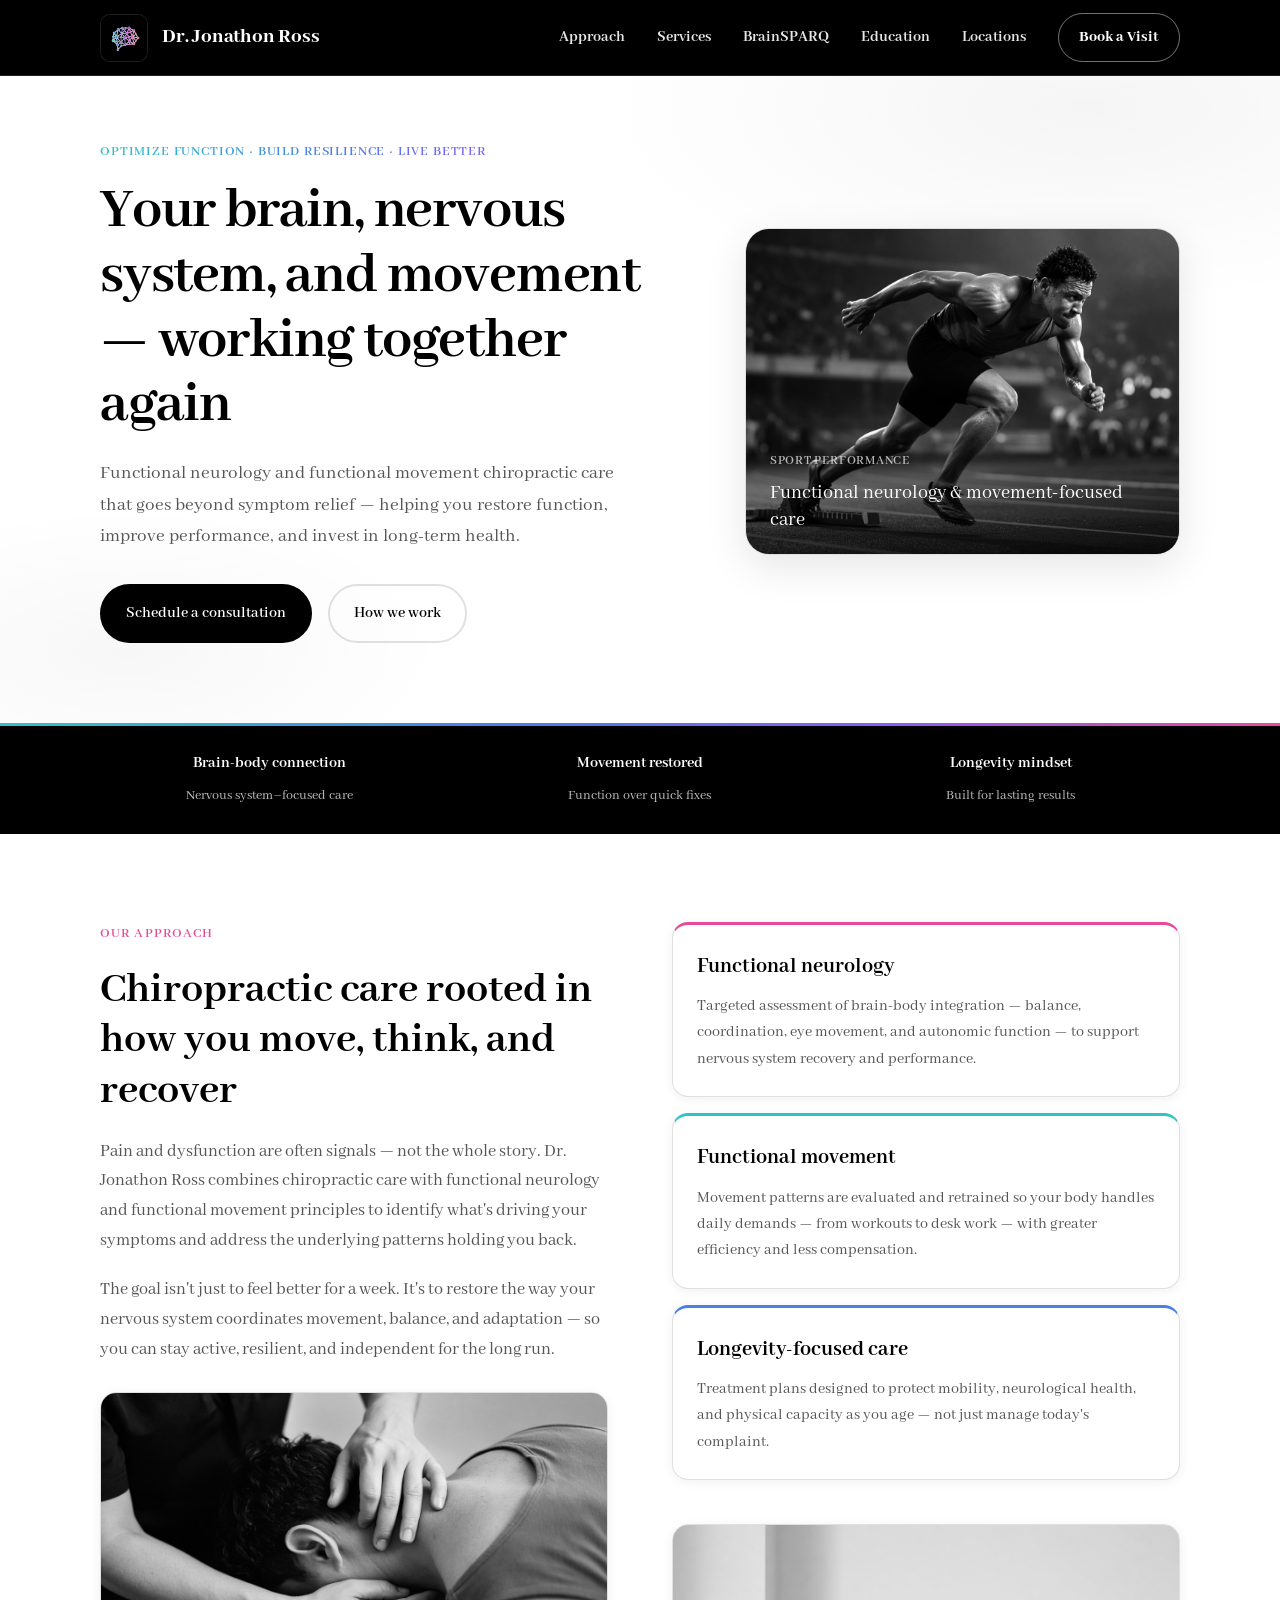
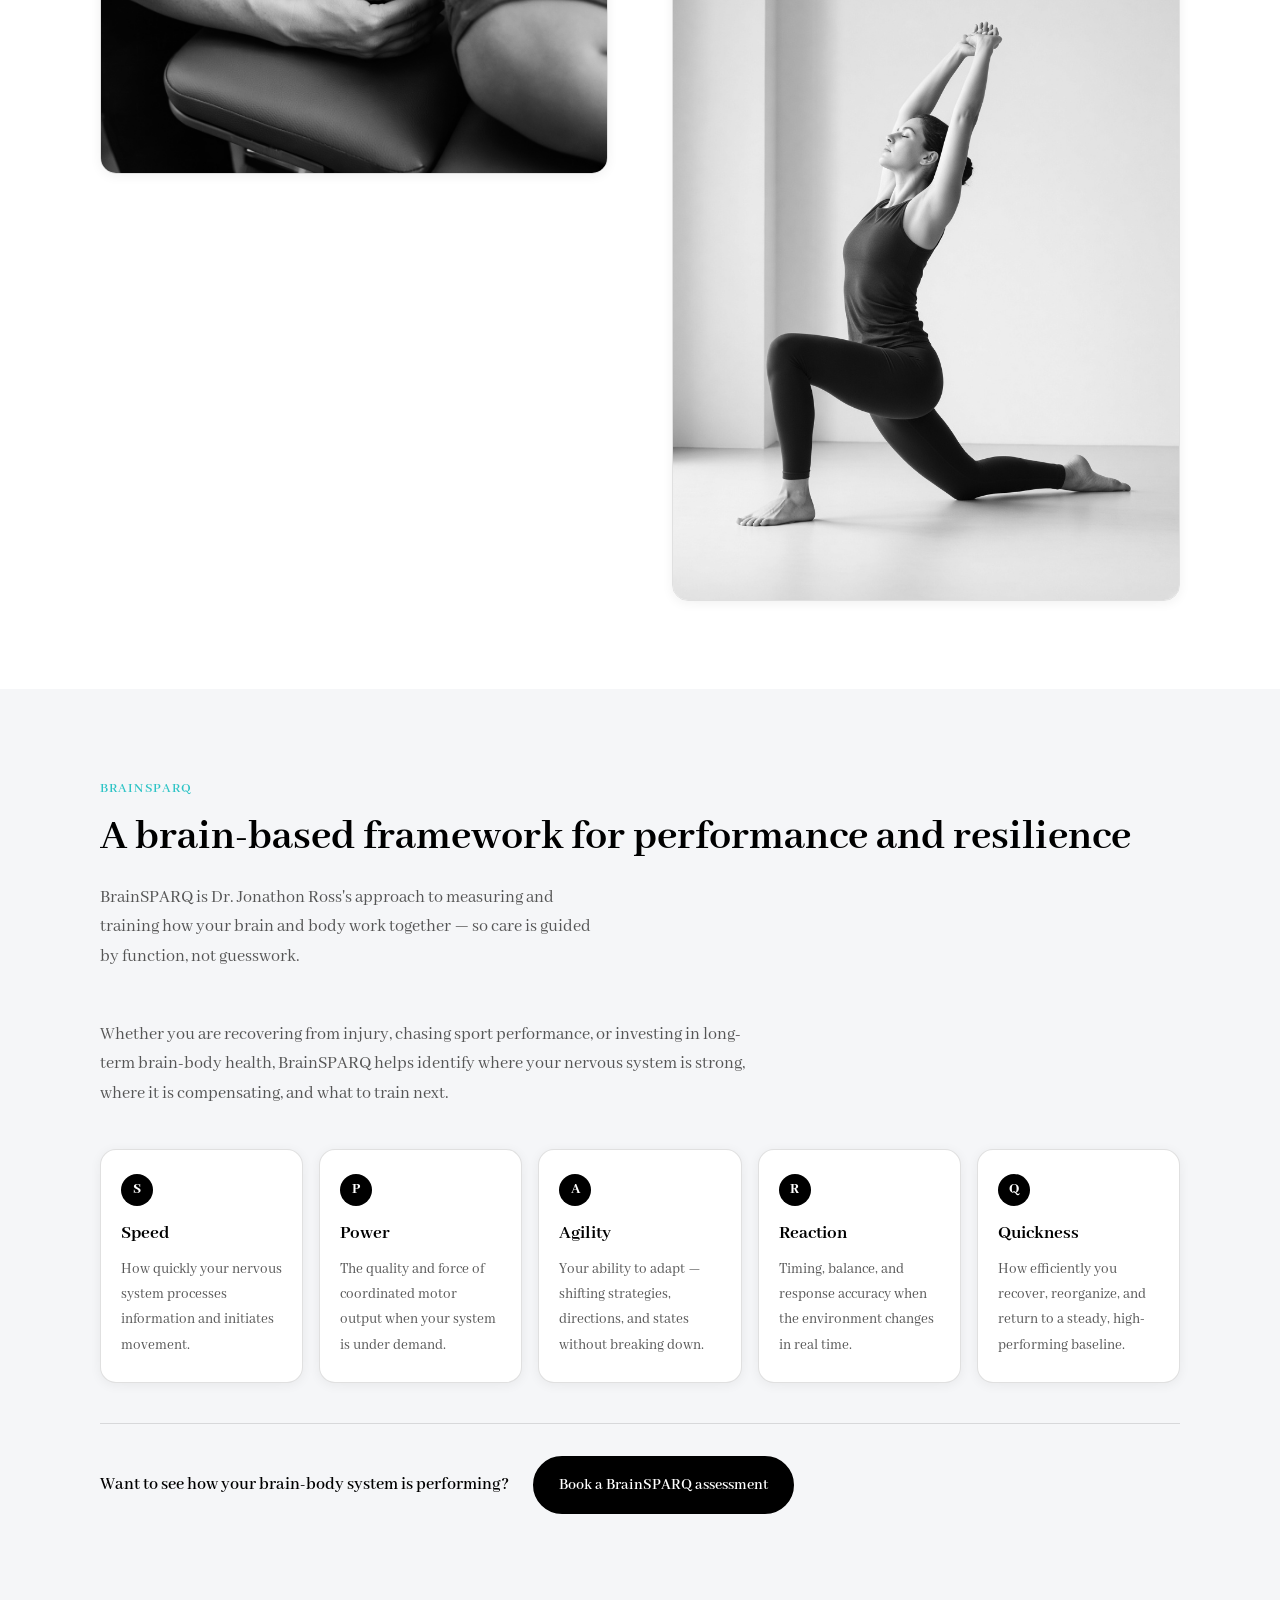
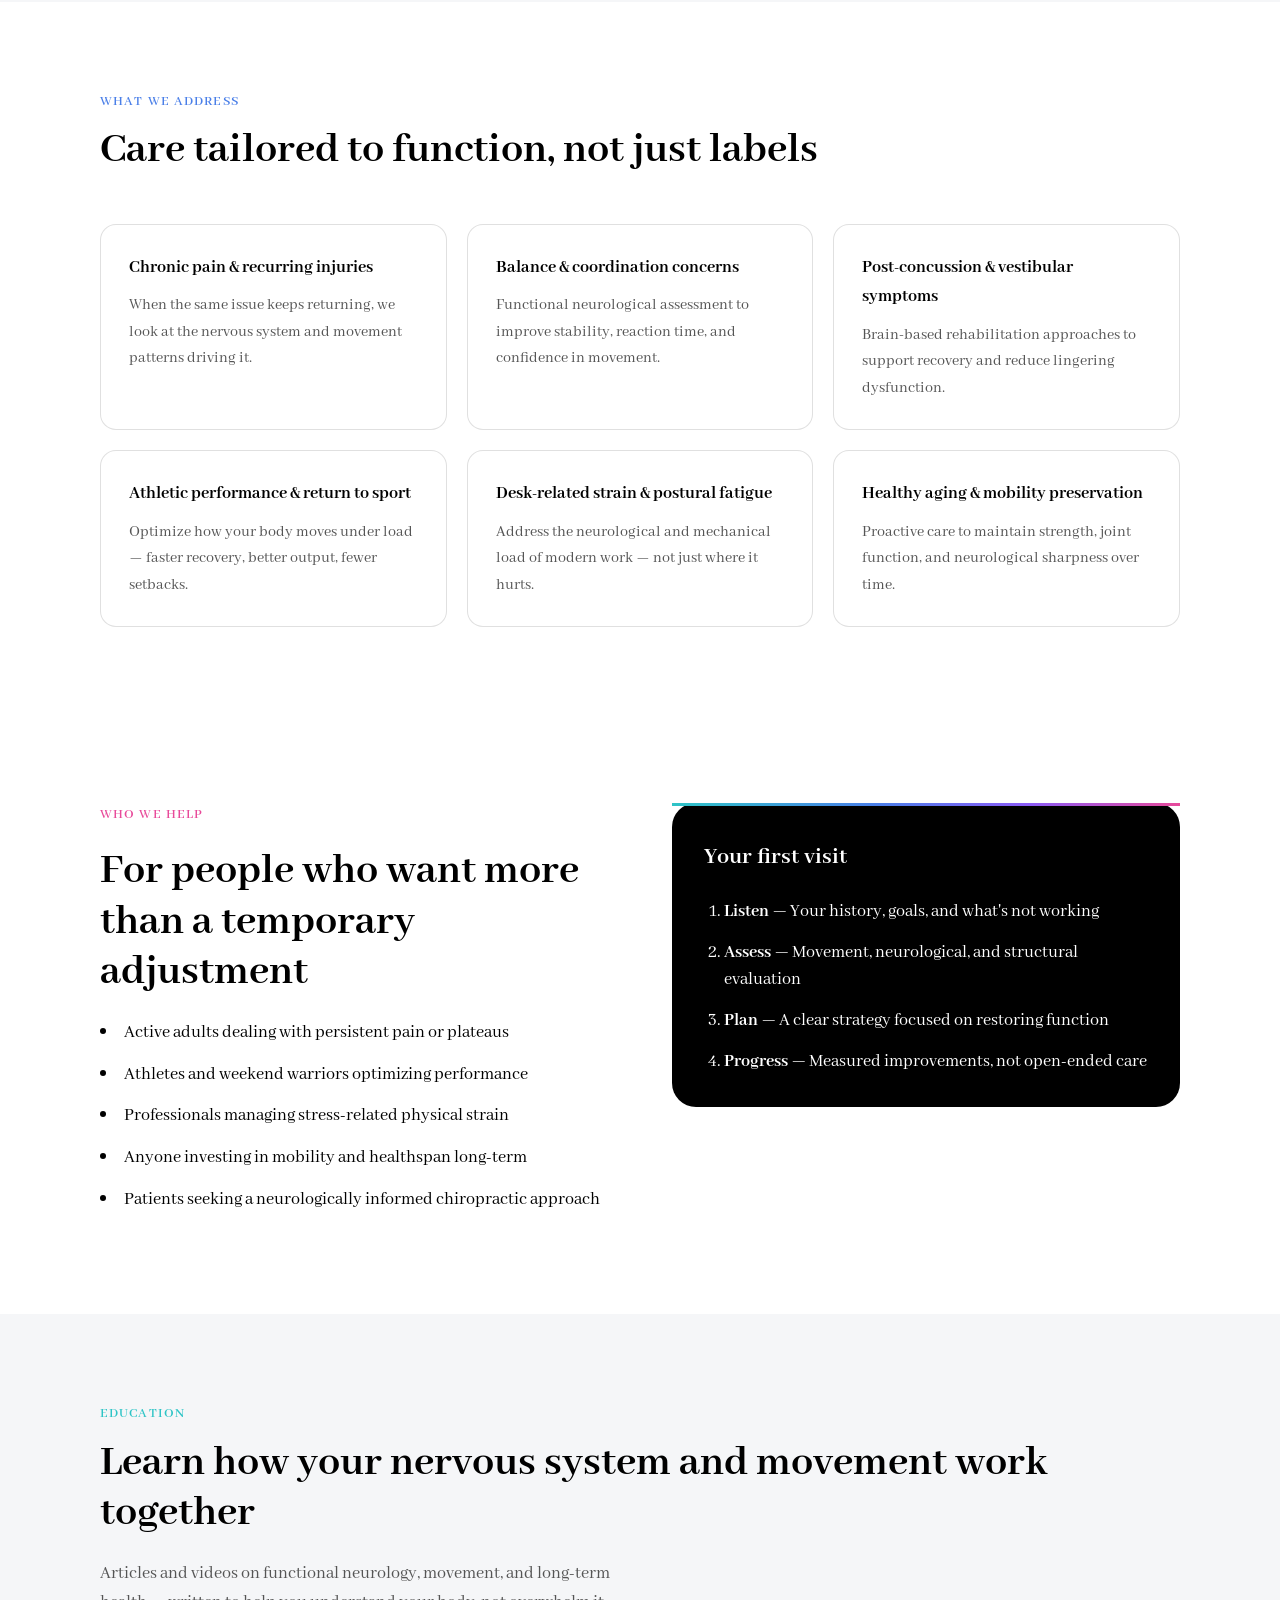
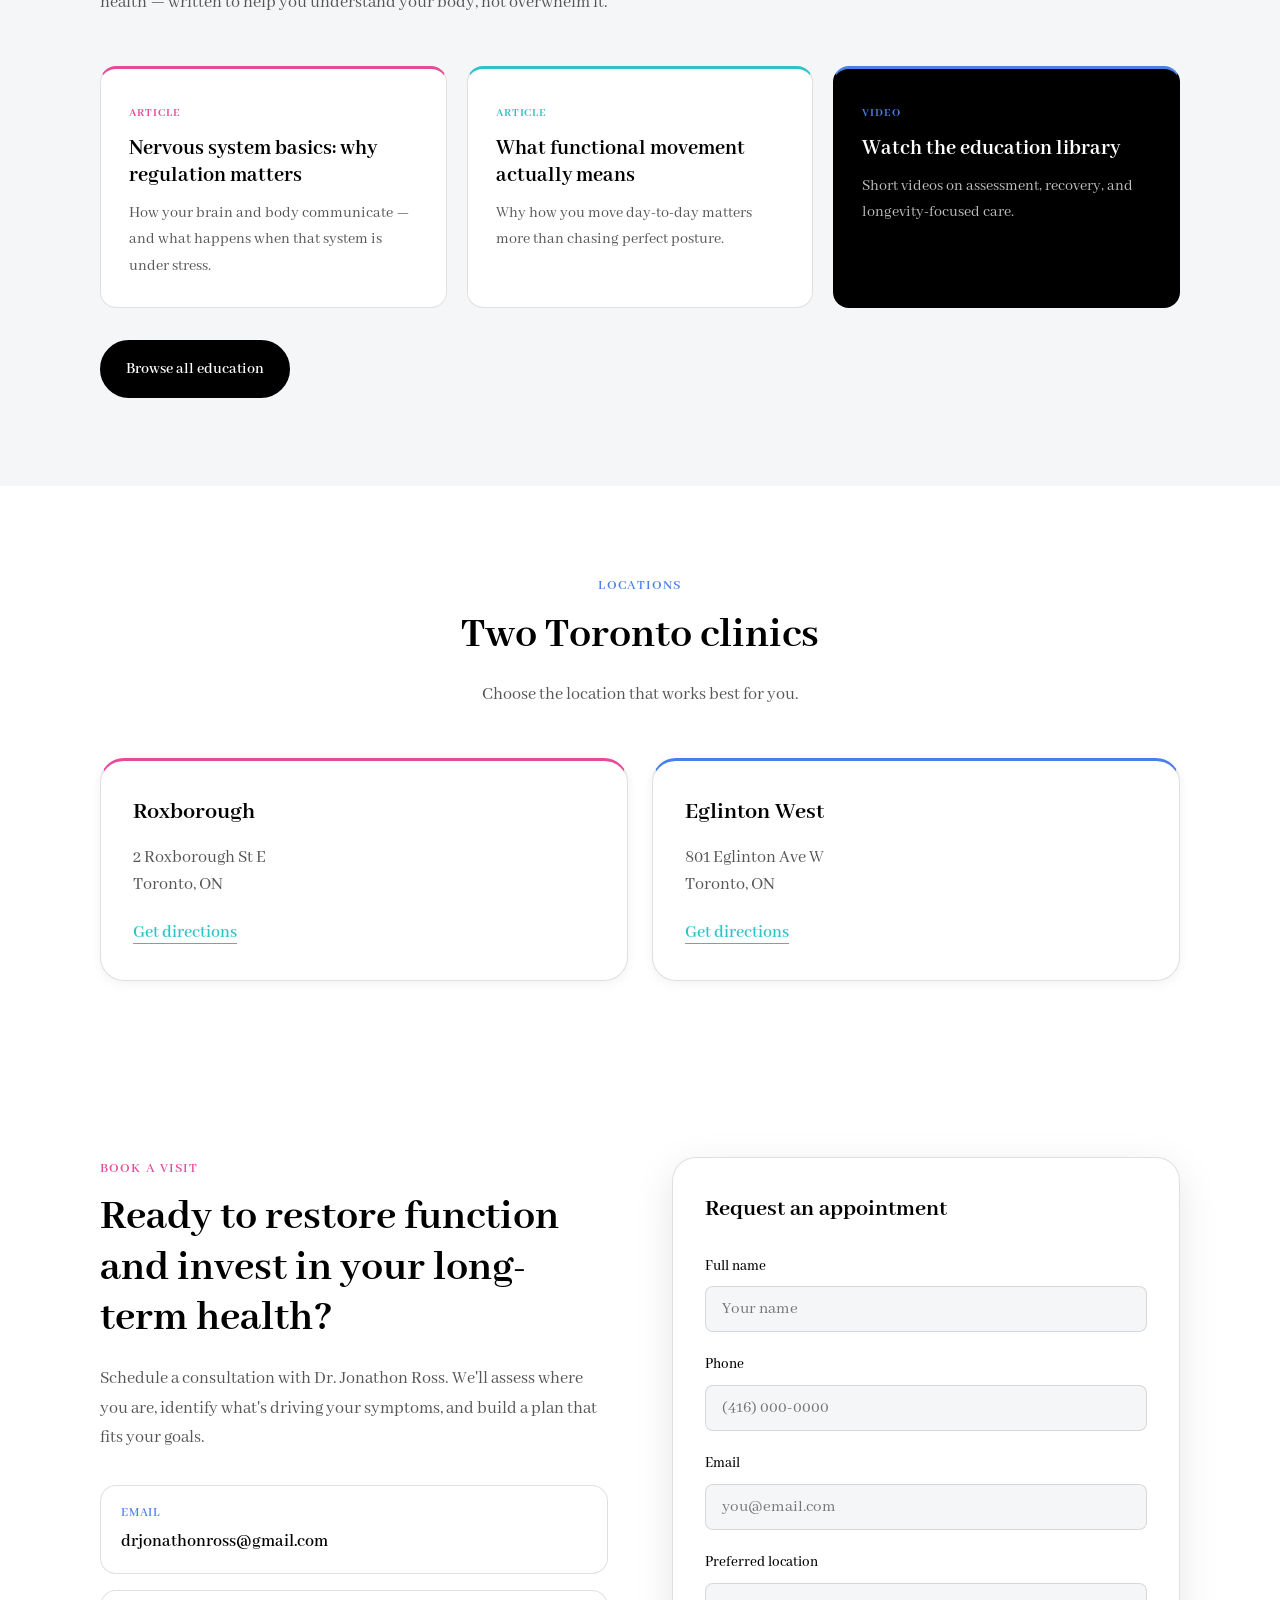
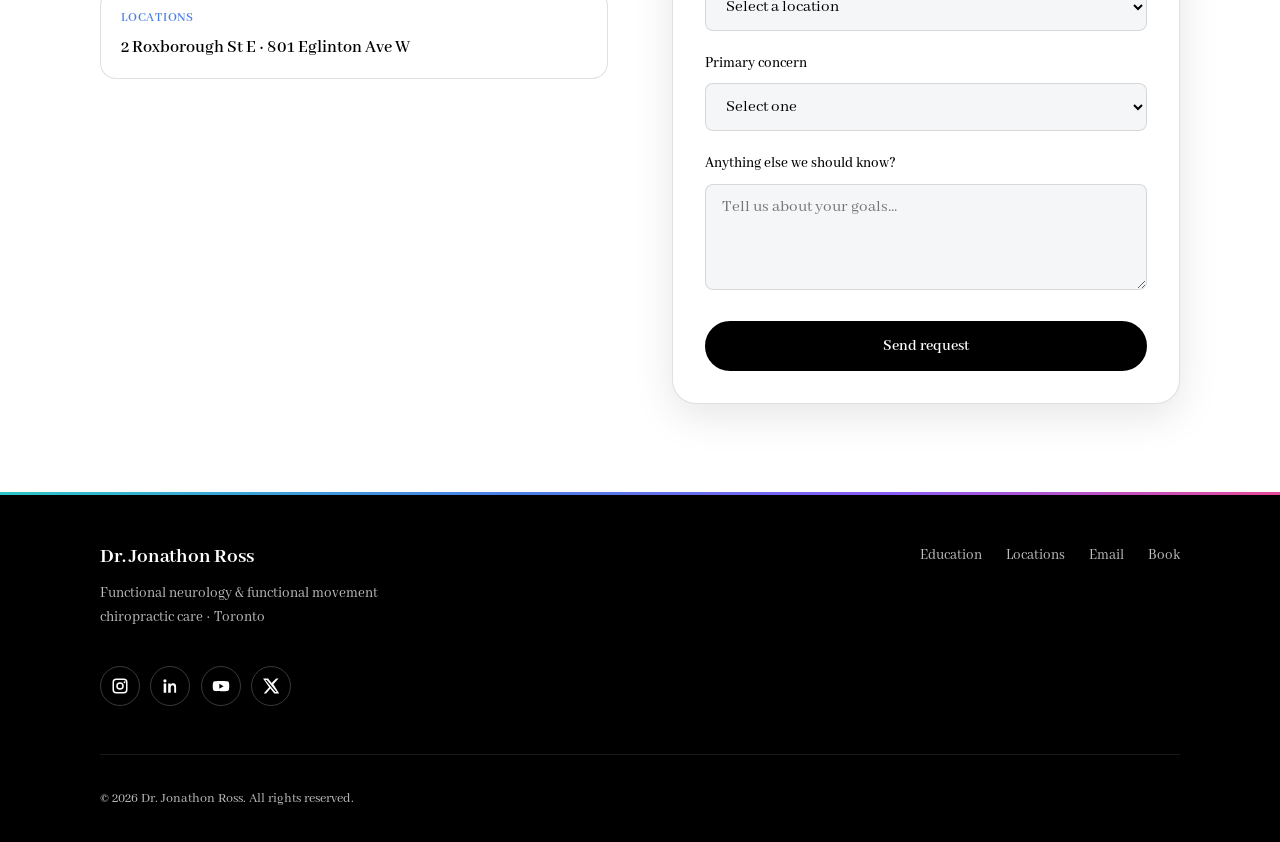
==== websites/chiropractic/index.html @ 8ecb00f7 "Add business websites for Modern Family Wellness, chiropractic practice, and Tony's Plumbing. Includ" ====
<!DOCTYPE html>
<html lang="en">
<head>
  <meta charset="UTF-8">
  <meta name="viewport" content="width=device-width, initial-scale=1.0">
  <meta name="description" content="Dr. Jonathon Ross — functional neurology and functional movement chiropractic care in Toronto. Locations on Roxborough St E and Eglinton Ave W.">
  <meta name="theme-color" content="#000000">
  <title>Dr. Jonathon Ross | Functional Neurology &amp; Movement Chiropractic</title>
  <link rel="preconnect" href="https://fonts.googleapis.com">
  <link rel="preconnect" href="https://fonts.gstatic.com" crossorigin>
  <link href="https://fonts.googleapis.com/css2?family=Abhaya+Libre:wght@400;500;600;700;800&display=swap" rel="stylesheet">
  <link rel="stylesheet" href="styles.css">
</head>
<body>
  <a class="skip-link" href="#main">Skip to content</a>

  <header class="site-header" id="top">
    <div class="container header-inner">
      <a href="#top" class="logo" aria-label="Dr. Jonathon Ross home">
        <img class="logo-mark" src="images/brain-mark.png" alt="" width="48" height="48">
        <span class="logo-name">Dr. Jonathon Ross</span>
      </a>
      <button class="nav-toggle" type="button" aria-expanded="false" aria-controls="site-nav" aria-label="Open menu">
        <span></span><span></span>
      </button>
      <nav class="site-nav" id="site-nav" aria-label="Primary">
        <a href="#approach">Approach</a>
        <a href="#services">Services</a>
        <a href="#brainsparq">BrainSPARQ</a>
        <a href="education/">Education</a>
        <a href="#locations">Locations</a>
        <a href="#book" class="nav-cta">Book a Visit</a>
      </nav>
    </div>
  </header>

  <main id="main">
    <section class="hero">
      <div class="hero-bg" aria-hidden="true"></div>
      <div class="container hero-grid">
        <div class="hero-content">
          <p class="eyebrow">Optimize Function · Build Resilience · Live Better</p>
          <h1>Your brain, nervous system, and movement — working together again</h1>
          <p class="hero-lead">
            Functional neurology and functional movement chiropractic care that goes beyond
            symptom relief — helping you restore function, improve performance, and invest in
            long-term health.
          </p>
          <div class="hero-actions">
            <a href="#book" class="btn btn-primary">Schedule a consultation</a>
            <a href="#approach" class="btn btn-secondary">How we work</a>
          </div>
        </div>
        <div class="hero-visual">
          <img
            src="images/hero-performance.jpg"
            alt="Athlete exploding into a sprint for sport performance"
            width="800"
            height="600"
            class="hero-image"
          >
          <div class="hero-caption">
            <p class="stat-label">Sport performance</p>
            <p class="stat-value">Functional neurology &amp; movement-focused care</p>
          </div>
        </div>
      </div>
    </section>

    <section class="trust-bar">
      <div class="container trust-grid">
        <div class="trust-item">
          <strong>Brain-body connection</strong>
          <span>Nervous system–focused care</span>
        </div>
        <div class="trust-item">
          <strong>Movement restored</strong>
          <span>Function over quick fixes</span>
        </div>
        <div class="trust-item">
          <strong>Longevity mindset</strong>
          <span>Built for lasting results</span>
        </div>
      </div>
    </section>

    <section class="section" id="approach">
      <div class="container split">
        <div class="split-content">
          <p class="section-label">Our approach</p>
          <h2>Chiropractic care rooted in how you move, think, and recover</h2>
          <p>
            Pain and dysfunction are often signals — not the whole story. Dr. Jonathon Ross
            combines chiropractic care with functional neurology and functional movement
            principles to identify what's driving your symptoms and address the underlying
            patterns holding you back.
          </p>
          <p>
            The goal isn't just to feel better for a week. It's to restore the way your nervous
            system coordinates movement, balance, and adaptation — so you can stay active,
            resilient, and independent for the long run.
          </p>
          <figure class="section-photo">
            <img
              src="images/assessment.jpg"
              alt="Hands carefully assessing spine alignment during a chiropractic examination"
              width="800"
              height="600"
            >
          </figure>
        </div>
        <div class="pillar-stack">
          <article class="pillar">
            <h3>Functional neurology</h3>
            <p>
              Targeted assessment of brain-body integration — balance, coordination, eye movement,
              and autonomic function — to support nervous system recovery and performance.
            </p>
          </article>
          <article class="pillar">
            <h3>Functional movement</h3>
            <p>
              Movement patterns are evaluated and retrained so your body handles daily demands —
              from workouts to desk work — with greater efficiency and less compensation.
            </p>
          </article>
          <article class="pillar">
            <h3>Longevity-focused care</h3>
            <p>
              Treatment plans designed to protect mobility, neurological health, and physical
              capacity as you age — not just manage today's complaint.
            </p>
          </article>
          <figure class="section-photo section-photo--portrait">
            <img
              src="images/movement.jpg"
              alt="Person practicing controlled functional movement and mobility"
              width="600"
              height="800"
            >
          </figure>
        </div>
      </div>
    </section>

    <section class="section section--muted" id="brainsparq">
      <div class="container">
        <div class="section-header">
          <p class="section-label">BrainSPARQ</p>
          <h2>A brain-based framework for performance and resilience</h2>
          <p class="section-intro section-intro--left">
            BrainSPARQ is Dr. Jonathon Ross's approach to measuring and training how your brain
            and body work together — so care is guided by function, not guesswork.
          </p>
        </div>

        <div class="sparq-intro">
          <p>
            Whether you are recovering from injury, chasing sport performance, or investing in
            long-term brain-body health, BrainSPARQ helps identify where your nervous system is
            strong, where it is compensating, and what to train next.
          </p>
        </div>

        <div class="sparq-grid">
          <article class="sparq-card">
            <span class="sparq-letter" aria-hidden="true">S</span>
            <h3>Speed</h3>
            <p>How quickly your nervous system processes information and initiates movement.</p>
          </article>
          <article class="sparq-card">
            <span class="sparq-letter" aria-hidden="true">P</span>
            <h3>Power</h3>
            <p>The quality and force of coordinated motor output when your system is under demand.</p>
          </article>
          <article class="sparq-card">
            <span class="sparq-letter" aria-hidden="true">A</span>
            <h3>Agility</h3>
            <p>Your ability to adapt — shifting strategies, directions, and states without breaking down.</p>
          </article>
          <article class="sparq-card">
            <span class="sparq-letter" aria-hidden="true">R</span>
            <h3>Reaction</h3>
            <p>Timing, balance, and response accuracy when the environment changes in real time.</p>
          </article>
          <article class="sparq-card">
            <span class="sparq-letter" aria-hidden="true">Q</span>
            <h3>Quickness</h3>
            <p>How efficiently you recover, reorganize, and return to a steady, high-performing baseline.</p>
          </article>
        </div>

        <div class="sparq-cta">
          <p>Want to see how your brain-body system is performing?</p>
          <a href="#book" class="btn btn-primary">Book a BrainSPARQ assessment</a>
        </div>
      </div>
    </section>

    <section class="section" id="services">
      <div class="container">
        <div class="section-header">
          <p class="section-label">What we address</p>
          <h2>Care tailored to function, not just labels</h2>
        </div>
        <div class="service-grid">
          <article class="service">
            <h3>Chronic pain &amp; recurring injuries</h3>
            <p>When the same issue keeps returning, we look at the nervous system and movement patterns driving it.</p>
          </article>
          <article class="service">
            <h3>Balance &amp; coordination concerns</h3>
            <p>Functional neurological assessment to improve stability, reaction time, and confidence in movement.</p>
          </article>
          <article class="service">
            <h3>Post-concussion &amp; vestibular symptoms</h3>
            <p>Brain-based rehabilitation approaches to support recovery and reduce lingering dysfunction.</p>
          </article>
          <article class="service">
            <h3>Athletic performance &amp; return to sport</h3>
            <p>Optimize how your body moves under load — faster recovery, better output, fewer setbacks.</p>
          </article>
          <article class="service">
            <h3>Desk-related strain &amp; postural fatigue</h3>
            <p>Address the neurological and mechanical load of modern work — not just where it hurts.</p>
          </article>
          <article class="service">
            <h3>Healthy aging &amp; mobility preservation</h3>
            <p>Proactive care to maintain strength, joint function, and neurological sharpness over time.</p>
          </article>
        </div>
      </div>
    </section>

    <section class="section" id="who">
      <div class="container split split--reverse">
        <div class="split-content">
          <p class="section-label">Who we help</p>
          <h2>For people who want more than a temporary adjustment</h2>
          <ul class="check-list">
            <li>Active adults dealing with persistent pain or plateaus</li>
            <li>Athletes and weekend warriors optimizing performance</li>
            <li>Professionals managing stress-related physical strain</li>
            <li>Anyone investing in mobility and healthspan long-term</li>
            <li>Patients seeking a neurologically informed chiropractic approach</li>
          </ul>
        </div>
        <div class="process-card">
          <h3>Your first visit</h3>
          <ol class="process-list">
            <li><strong>Listen</strong> — Your history, goals, and what's not working</li>
            <li><strong>Assess</strong> — Movement, neurological, and structural evaluation</li>
            <li><strong>Plan</strong> — A clear strategy focused on restoring function</li>
            <li><strong>Progress</strong> — Measured improvements, not open-ended care</li>
          </ol>
        </div>
      </div>
    </section>

    <section class="section section--muted" id="education">
      <div class="container">
        <div class="section-header">
          <p class="section-label">Education</p>
          <h2>Learn how your nervous system and movement work together</h2>
          <p class="section-intro section-intro--left">
            Articles and videos on functional neurology, movement, and long-term health —
            written to help you understand your body, not overwhelm it.
          </p>
        </div>

        <div class="edu-preview-grid">
          <a class="edu-card" href="education/articles/nervous-system-basics.html">
            <span class="edu-type">Article</span>
            <h3>Nervous system basics: why regulation matters</h3>
            <p>How your brain and body communicate — and what happens when that system is under stress.</p>
          </a>
          <a class="edu-card" href="education/articles/functional-movement.html">
            <span class="edu-type">Article</span>
            <h3>What functional movement actually means</h3>
            <p>Why how you move day-to-day matters more than chasing perfect posture.</p>
          </a>
          <a class="edu-card edu-card--video" href="education/#videos">
            <span class="edu-type">Video</span>
            <h3>Watch the education library</h3>
            <p>Short videos on assessment, recovery, and longevity-focused care.</p>
          </a>
        </div>

        <div class="edu-cta-row">
          <a href="education/" class="btn btn-primary">Browse all education</a>
        </div>
      </div>
    </section>

    <section class="section" id="locations">
      <div class="container">
        <div class="section-header section-header--center">
          <p class="section-label">Locations</p>
          <h2>Two Toronto clinics</h2>
          <p class="section-intro">Choose the location that works best for you.</p>
        </div>
        <div class="location-grid">
          <article class="location-card">
            <h3>Roxborough</h3>
            <p class="location-address">2 Roxborough St E<br>Toronto, ON</p>
            <a
              class="location-link"
              href="https://maps.google.com/?q=2+Roxborough+St+E,+Toronto,+ON"
              target="_blank"
              rel="noopener noreferrer"
            >Get directions</a>
          </article>
          <article class="location-card">
            <h3>Eglinton West</h3>
            <p class="location-address">801 Eglinton Ave W<br>Toronto, ON</p>
            <a
              class="location-link"
              href="https://maps.google.com/?q=801+Eglinton+Ave+W,+Toronto,+ON"
              target="_blank"
              rel="noopener noreferrer"
            >Get directions</a>
          </article>
        </div>
      </div>
    </section>

    <section class="section section--cta" id="book">
      <div class="container cta-grid">
        <div class="cta-content">
          <p class="section-label">Book a visit</p>
          <h2>Ready to restore function and invest in your long-term health?</h2>
          <p>
            Schedule a consultation with Dr. Jonathon Ross. We'll assess where you are,
            identify what's driving your symptoms, and build a plan that fits your goals.
          </p>
          <div class="contact-links">
            <a href="mailto:drjonathonross@gmail.com" class="contact-link">
              <span class="contact-link-label">Email</span>
              <span>drjonathonross@gmail.com</span>
            </a>
            <div class="contact-link contact-link--static">
              <span class="contact-link-label">Locations</span>
              <span>2 Roxborough St E · 801 Eglinton Ave W</span>
            </div>
          </div>
        </div>
        <form class="contact-form" id="contact-form" action="#" method="post">
          <h3>Request an appointment</h3>
          <div class="form-row">
            <label for="name">Full name</label>
            <input type="text" id="name" name="name" required autocomplete="name" placeholder="Your name">
          </div>
          <div class="form-row">
            <label for="phone">Phone</label>
            <input type="tel" id="phone" name="phone" required autocomplete="tel" placeholder="(416) 000-0000">
          </div>
          <div class="form-row">
            <label for="email">Email</label>
            <input type="email" id="email" name="email" required autocomplete="email" placeholder="you@email.com">
          </div>
          <div class="form-row">
            <label for="location">Preferred location</label>
            <select id="location" name="location" required>
              <option value="" disabled selected>Select a location</option>
              <option value="roxborough">2 Roxborough St E, Toronto</option>
              <option value="eglinton">801 Eglinton Ave W, Toronto</option>
              <option value="either">Either location works</option>
            </select>
          </div>
          <div class="form-row">
            <label for="concern">Primary concern</label>
            <select id="concern" name="concern" required>
              <option value="" disabled selected>Select one</option>
              <option value="pain">Chronic pain / injury</option>
              <option value="balance">Balance / coordination</option>
              <option value="concussion">Post-concussion / vestibular</option>
              <option value="performance">Performance / athletics</option>
              <option value="aging">Healthy aging / mobility</option>
              <option value="other">Other</option>
            </select>
          </div>
          <div class="form-row">
            <label for="message">Anything else we should know?</label>
            <textarea id="message" name="message" rows="4" placeholder="Tell us about your goals..."></textarea>
          </div>
          <button type="submit" class="btn btn-primary btn-full">Send request</button>
          <p class="form-note" id="form-note" hidden>Your email client will open with your request ready to send to drjonathonross@gmail.com.</p>
        </form>
      </div>
    </section>
  </main>

  <footer class="site-footer">
    <div class="container footer-inner">
      <div class="footer-brand">
        <span class="logo-name">Dr. Jonathon Ross</span>
        <p>Functional neurology &amp; functional movement chiropractic care · Toronto</p>
      </div>
      <div class="footer-links">
        <a href="education/">Education</a>
        <a href="#locations">Locations</a>
        <a href="mailto:drjonathonross@gmail.com">Email</a>
        <a href="#book">Book</a>
      </div>
        <div class="social-links social-links--footer" aria-label="Social media">
          <a href="https://instagram.com/" target="_blank" rel="noopener noreferrer" aria-label="Instagram">
            <svg viewBox="0 0 24 24" aria-hidden="true"><path fill="currentColor" d="M7 2h10a5 5 0 0 1 5 5v10a5 5 0 0 1-5 5H7a5 5 0 0 1-5-5V7a5 5 0 0 1 5-5zm0 2a3 3 0 0 0-3 3v10a3 3 0 0 0 3 3h10a3 3 0 0 0 3-3V7a3 3 0 0 0-3-3H7zm11 1.75a1.25 1.25 0 1 1 0 2.5 1.25 1.25 0 0 1 0-2.5zM12 7a5 5 0 1 1 0 10 5 5 0 0 1 0-10zm0 2a3 3 0 1 0 0 6 3 3 0 0 0 0-6z"/></svg>
          </a>
          <a href="https://www.linkedin.com/" target="_blank" rel="noopener noreferrer" aria-label="LinkedIn">
            <svg viewBox="0 0 24 24" aria-hidden="true"><path fill="currentColor" d="M6.94 8.5H3.56V21h3.38V8.5zM5.25 3A2.12 2.12 0 1 0 5.26 7.24 2.12 2.12 0 0 0 5.25 3zM21 21h-3.37v-6.52c0-1.56-.03-3.56-2.17-3.56-2.17 0-2.5 1.7-2.5 3.45V21H9.58V8.5h3.24v1.71h.05c.45-.86 1.56-1.77 3.21-1.77 3.43 0 4.06 2.26 4.06 5.2V21z"/></svg>
          </a>
          <a href="https://www.youtube.com/" target="_blank" rel="noopener noreferrer" aria-label="YouTube">
            <svg viewBox="0 0 24 24" aria-hidden="true"><path fill="currentColor" d="M23 12.2s0-3.1-.39-4.5a2.9 2.9 0 0 0-2.05-2.05C18.2 5.2 12 5.2 12 5.2s-6.2 0-8.56.45A2.9 2.9 0 0 0 1.4 7.7C1 9.1 1 12.2 1 12.2s0 3.1.39 4.5a2.9 2.9 0 0 0 2.05 2.05C5.8 19.2 12 19.2 12 19.2s6.2 0 8.56-.45a2.9 2.9 0 0 0 2.05-2.05c.39-1.4.39-4.5.39-4.5zM9.75 15.5v-6.6l5.7 3.3-5.7 3.3z"/></svg>
          </a>
          <a href="https://x.com/" target="_blank" rel="noopener noreferrer" aria-label="X">
            <svg viewBox="0 0 24 24" aria-hidden="true"><path fill="currentColor" d="M18.9 2H22l-6.78 7.75L22.9 22h-6.55l-5.13-6.7L5.4 22H2.28l7.25-8.29L1.4 2h6.7l4.63 6.14L18.9 2zm-1.15 18h1.82L6.4 3.9H4.45L17.75 20z"/></svg>
          </a>
        </div>
      <p class="footer-copy">&copy; <span id="year"></span> Dr. Jonathon Ross. All rights reserved.</p>
    </div>
  </footer>

  <script src="script.js"></script>
</body>
</html>
---- websites/chiropractic/styles.css ----
:root {
  --color-ink: #000000;
  --color-ink-soft: #1a1a1a;
  --color-slate: #555555;
  --color-mist: #f5f6f8;
  --color-cloud: #ffffff;
  --color-white: #ffffff;
  --color-border: rgba(0, 0, 0, 0.12);

  --color-pink: #e84a9a;
  --color-teal: #2ec4c6;
  --color-green: #2ec4c6;
  --color-blue: #4a7fe8;
  --color-violet: #8b5cf6;
  --color-pink-soft: #fde8f0;
  --color-green-soft: #e5f8f8;
  --color-blue-soft: #e8f1fc;
  --gradient-brand: linear-gradient(90deg, #2ec4c6 0%, #4a7fe8 40%, #8b5cf6 70%, #e84a9a 100%);

  --font-display: "Abhaya Libre", Georgia, serif;
  --font-body: "Abhaya Libre", Georgia, serif;

  --radius-sm: 8px;
  --radius-md: 16px;
  --radius-lg: 24px;
  --shadow-sm: 0 2px 12px rgba(0, 0, 0, 0.06);
  --shadow-md: 0 12px 40px rgba(0, 0, 0, 0.1);
  --header-height: 76px;
  --container: min(1080px, calc(100% - 2.5rem));
}

*, *::before, *::after { box-sizing: border-box; }
html { scroll-behavior: smooth; }

body {
  margin: 0;
  font-family: var(--font-body);
  font-size: 1.125rem;
  line-height: 1.65;
  color: var(--color-ink);
  background: var(--color-cloud);
  -webkit-font-smoothing: antialiased;
}

a { color: var(--color-ink); text-decoration-thickness: 1px; text-underline-offset: 3px; }
.skip-link {
  position: absolute; top: -100%; left: 1rem; z-index: 200;
  padding: 0.75rem 1rem; background: var(--color-ink); color: var(--color-white);
  border-radius: var(--radius-sm); text-decoration: none;
}
.skip-link:focus { top: 1rem; }
.container { width: var(--container); margin-inline: auto; }

/* Header — black banner, white text */
.site-header {
  position: fixed; top: 0; left: 0; right: 0; z-index: 100;
  height: var(--header-height);
  background: #000000;
  border-bottom: 1px solid rgba(255, 255, 255, 0.12);
  transition: box-shadow 0.2s;
}
.site-header.is-scrolled { box-shadow: 0 4px 24px rgba(0, 0, 0, 0.25); }
.header-inner { display: flex; align-items: center; justify-content: space-between; height: 100%; }

.logo {
  display: flex; align-items: center; gap: 0.875rem;
  text-decoration: none; color: var(--color-white);
}
.logo-mark {
  width: 48px; height: 48px; border-radius: 10px;
  flex-shrink: 0; display: block;
  object-fit: cover;
  background: #000000;
  padding: 0;
  border: 1px solid rgba(255, 255, 255, 0.12);
}
.logo-name {
  font-family: var(--font-display);
  font-weight: 800;
  font-size: 1.3rem;
  line-height: 1.2;
  color: var(--color-white);
  letter-spacing: -0.01em;
}

.social-links {
  display: flex;
  align-items: center;
  gap: 0.65rem;
}
.social-links a {
  display: inline-flex;
  align-items: center;
  justify-content: center;
  width: 40px;
  height: 40px;
  border-radius: 999px;
  border: 1px solid rgba(255, 255, 255, 0.22);
  color: var(--color-white);
  text-decoration: none;
  transition: background 0.2s, border-color 0.2s, color 0.2s, transform 0.2s;
}
.social-links a:hover {
  background: rgba(255, 255, 255, 0.1);
  border-color: rgba(255, 255, 255, 0.7);
  color: var(--color-white);
  transform: translateY(-1px);
}
.social-links svg {
  width: 18px;
  height: 18px;
  display: block;
}
.social-links--footer {
  margin-top: 0.25rem;
}

.site-nav { display: flex; align-items: center; gap: 2rem; }
.site-nav a {
  text-decoration: none; font-size: 1rem; font-weight: 700; color: rgba(255, 255, 255, 0.9);
  transition: color 0.2s;
}
.site-nav a:hover { color: var(--color-white); }
.nav-cta {
  padding: 0.625rem 1.25rem;
  background: transparent;
  color: var(--color-white) !important;
  border: 1px solid rgba(255, 255, 255, 0.45);
  border-radius: 999px;
  font-weight: 800 !important;
  transition: background 0.2s, border-color 0.2s, transform 0.2s !important;
}
.nav-cta:hover {
  background: rgba(255, 255, 255, 0.1);
  border-color: rgba(255, 255, 255, 0.85);
  transform: translateY(-1px);
}

.nav-toggle {
  display: none; flex-direction: column; justify-content: center; gap: 6px;
  width: 44px; height: 44px; padding: 0; border: none; background: transparent; cursor: pointer;
}
.nav-toggle span {
  display: block; width: 22px; height: 2px; background: var(--color-white);
  border-radius: 1px; transition: transform 0.2s, opacity 0.2s;
}
.nav-toggle[aria-expanded="true"] span:first-child { transform: translateY(4px) rotate(45deg); }
.nav-toggle[aria-expanded="true"] span:last-child { transform: translateY(-4px) rotate(-45deg); }

/* Buttons */
.btn {
  display: inline-flex; align-items: center; justify-content: center;
  padding: 0.875rem 1.5rem; font-family: var(--font-body);
  font-size: 1rem; font-weight: 600; text-decoration: none;
  border-radius: 999px; border: 2px solid transparent; cursor: pointer;
  transition: background 0.2s, color 0.2s, border-color 0.2s, transform 0.2s;
}
.btn:hover { transform: translateY(-1px); }
.btn-primary {
  background: var(--color-ink);
  color: var(--color-white);
  border-color: var(--color-ink);
}
.btn-primary:hover { background: var(--color-ink-soft); color: var(--color-white); }
.btn-secondary { background: transparent; color: var(--color-ink); border-color: var(--color-border); }
.btn-secondary:hover { border-color: var(--color-ink); color: var(--color-ink); }
.btn-full { width: 100%; }

/* Hero */
.hero {
  position: relative; padding: calc(var(--header-height) + 4rem) 0 5rem; overflow: hidden;
  background: var(--color-white);
}
.hero-bg {
  position: absolute; inset: 0;
  background:
    radial-gradient(ellipse 70% 50% at 85% 15%, rgba(0, 0, 0, 0.04) 0%, transparent 55%),
    radial-gradient(ellipse 50% 40% at 10% 90%, rgba(0, 0, 0, 0.03) 0%, transparent 50%);
  pointer-events: none;
}
.hero-grid {
  display: grid; grid-template-columns: 1.15fr 0.85fr; gap: 3.5rem;
  align-items: center; position: relative;
}
.eyebrow {
  font-size: 0.875rem; font-weight: 600; letter-spacing: 0.06em;
  text-transform: uppercase; margin: 0 0 1rem;
  background: var(--gradient-brand);
  -webkit-background-clip: text;
  background-clip: text;
  color: transparent;
}
.hero h1 {
  font-family: var(--font-display); font-size: clamp(2.5rem, 5vw, 3.75rem);
  font-weight: 700; line-height: 1.08; letter-spacing: -0.02em; margin: 0 0 1.25rem;
}
.hero-lead { font-size: 1.1875rem; color: var(--color-slate); max-width: 34rem; margin: 0 0 2rem; }
.hero-actions { display: flex; flex-wrap: wrap; gap: 1rem; }

.hero-visual {
  position: relative;
  border-radius: var(--radius-lg);
  overflow: hidden;
  box-shadow: var(--shadow-md);
  border: 1px solid var(--color-border);
}
.hero-image {
  display: block;
  width: 100%;
  height: auto;
  aspect-ratio: 4 / 3;
  object-fit: cover;
  filter: grayscale(1);
}
.hero-caption {
  position: absolute;
  left: 0;
  right: 0;
  bottom: 0;
  padding: 1.25rem 1.5rem;
  background: linear-gradient(transparent, rgba(0, 0, 0, 0.85));
  color: var(--color-white);
}
.stat-label {
  font-size: 0.8125rem; font-weight: 600; letter-spacing: 0.06em;
  text-transform: uppercase; opacity: 0.7; margin: 0 0 0.5rem;
}
.stat-value { margin: 0; font-family: var(--font-display); font-size: 1.25rem; line-height: 1.35; }

.section-photo {
  margin: 1.75rem 0 0;
  border-radius: var(--radius-md);
  overflow: hidden;
  border: 1px solid var(--color-border);
  box-shadow: var(--shadow-sm);
}
.section-photo img {
  display: block;
  width: 100%;
  height: auto;
  object-fit: cover;
  filter: grayscale(1);
}
.section-photo--portrait img { aspect-ratio: 3 / 4; }

.section-header--center { text-align: center; }
.section-intro {
  color: var(--color-slate);
  max-width: 32rem;
  margin: 0 auto;
}

.location-grid {
  display: grid;
  grid-template-columns: 1fr 1fr;
  gap: 1.5rem;
}
.location-card {
  padding: 2rem;
  background: var(--color-white);
  border: 1px solid var(--color-border);
  border-radius: var(--radius-lg);
  box-shadow: var(--shadow-sm);
  transition: transform 0.2s, box-shadow 0.2s;
}
.location-card:hover { transform: translateY(-3px); box-shadow: var(--shadow-md); }
.location-card:nth-child(1) { border-top: 3px solid var(--color-pink); }
.location-card:nth-child(2) { border-top: 3px solid var(--color-blue); }
.location-card h3 {
  font-family: var(--font-display);
  font-size: 1.5rem;
  font-weight: 700;
  margin: 0 0 0.75rem;
}
.location-address {
  margin: 0 0 1.25rem;
  color: var(--color-slate);
  line-height: 1.5;
}
.location-link {
  font-weight: 600;
  text-decoration: none;
  border-bottom: 1px solid var(--color-green);
  color: var(--color-green);
}
.location-link:hover { opacity: 0.7; }

.contact-link--static { cursor: default; }

/* Trust bar */
.trust-bar {
  background: var(--color-ink);
  color: var(--color-white);
  padding: 1.5rem 0;
  border-top: 3px solid transparent;
  border-image: var(--gradient-brand) 1;
}
.trust-grid { display: grid; grid-template-columns: repeat(3, 1fr); gap: 2rem; }
.trust-item { text-align: center; }
.trust-item strong {
  display: block;
  font-size: 1rem;
  margin-bottom: 0.25rem;
  color: var(--color-white);
}
.trust-item span { font-size: 0.875rem; opacity: 0.75; color: var(--color-white); }

/* Sections */
.section { padding: 5.5rem 0; }
.section--muted { background: var(--color-mist); }
.section-label {
  font-size: 0.875rem; font-weight: 600; letter-spacing: 0.08em;
  text-transform: uppercase; margin: 0 0 0.75rem;
  color: var(--color-blue);
}
.section:nth-of-type(3n) .section-label { color: var(--color-pink); }
.section:nth-of-type(3n + 1) .section-label { color: var(--color-green); }
.section:nth-of-type(3n + 2) .section-label { color: var(--color-blue); }
.section h2 {
  font-family: var(--font-display); font-size: clamp(2rem, 4vw, 2.75rem);
  font-weight: 700; line-height: 1.15; margin: 0 0 1.25rem;
}
.section-header { margin-bottom: 3rem; }

.split { display: grid; grid-template-columns: 1fr 1fr; gap: 4rem; align-items: start; }
.split-content p { color: var(--color-slate); margin: 0 0 1.25rem; }
.split-content p:last-child { margin-bottom: 0; }

.pillar-stack { display: flex; flex-direction: column; gap: 1rem; }
.pillar {
  padding: 1.5rem; background: var(--color-white);
  border: 1px solid var(--color-border); border-radius: var(--radius-md);
  box-shadow: var(--shadow-sm); transition: transform 0.2s, box-shadow 0.2s;
}
.pillar:hover { transform: translateY(-3px); box-shadow: var(--shadow-md); }
.pillar:nth-child(1) { border-top: 3px solid var(--color-pink); }
.pillar:nth-child(2) { border-top: 3px solid var(--color-green); }
.pillar:nth-child(3) { border-top: 3px solid var(--color-blue); }
.pillar h3 { font-family: var(--font-display); font-size: 1.375rem; font-weight: 700; margin: 0 0 0.5rem; }
.pillar p { margin: 0; font-size: 1rem; color: var(--color-slate); }

/* BrainSPARQ */
.sparq-intro {
  max-width: 42rem;
  margin: 0 0 2.5rem;
}
.sparq-intro p {
  margin: 0;
  color: var(--color-slate);
  font-size: 1.125rem;
}
.sparq-grid {
  display: grid;
  grid-template-columns: repeat(5, 1fr);
  gap: 1rem;
}
.sparq-card {
  padding: 1.5rem 1.25rem;
  background: var(--color-white);
  border: 1px solid var(--color-border);
  border-radius: var(--radius-md);
  box-shadow: var(--shadow-sm);
}
.sparq-letter {
  display: inline-flex;
  align-items: center;
  justify-content: center;
  width: 2rem;
  height: 2rem;
  margin-bottom: 0.75rem;
  border-radius: 999px;
  background: var(--color-ink);
  color: var(--color-white);
  font-family: var(--font-display);
  font-size: 0.95rem;
  font-weight: 800;
}
.sparq-card h3 {
  font-family: var(--font-display);
  font-size: 1.2rem;
  font-weight: 700;
  margin: 0 0 0.5rem;
}
.sparq-card p {
  margin: 0;
  font-size: 0.95rem;
  color: var(--color-slate);
}
.sparq-cta {
  display: flex;
  flex-wrap: wrap;
  align-items: center;
  gap: 1rem 1.5rem;
  margin-top: 2.5rem;
  padding-top: 2rem;
  border-top: 1px solid var(--color-border);
}
.sparq-cta p {
  margin: 0;
  font-size: 1.125rem;
  color: var(--color-ink);
  font-weight: 600;
}

.service-grid { display: grid; grid-template-columns: repeat(3, 1fr); gap: 1.25rem; }
.service {
  padding: 1.75rem; background: var(--color-white);
  border: 1px solid var(--color-border); border-radius: var(--radius-md);
  transition: border-color 0.2s;
}
.service:nth-child(3n + 1):hover { border-color: var(--color-pink); }
.service:nth-child(3n + 2):hover { border-color: var(--color-green); }
.service:nth-child(3n):hover { border-color: var(--color-blue); }
.service h3 { font-size: 1.125rem; font-weight: 700; margin: 0 0 0.625rem; }
.service p { margin: 0; font-size: 1rem; color: var(--color-slate); }

.check-list { margin: 0; padding: 0; list-style: none; }
.check-list li {
  position: relative; padding-left: 1.5rem; margin-bottom: 0.75rem; color: var(--color-ink);
}
.check-list li::before {
  content: ""; position: absolute; left: 0; top: 0.55em;
  width: 6px; height: 6px; border-radius: 50%; background: var(--color-ink);
}

.process-card {
  padding: 2rem; background: var(--color-ink); color: var(--color-white);
  border-radius: var(--radius-lg);
  border-top: 3px solid transparent;
  border-image: var(--gradient-brand) 1;
}
.process-card h3 { font-family: var(--font-display); font-size: 1.5rem; font-weight: 700; margin: 0 0 1.25rem; }
.process-list { margin: 0; padding-left: 1.25rem; }
.process-list li { margin-bottom: 0.875rem; line-height: 1.5; }
.process-list li:last-child { margin-bottom: 0; }

/* CTA / Contact */
.section--cta { background: var(--color-white); }
.cta-grid { display: grid; grid-template-columns: 1fr 1fr; gap: 4rem; align-items: start; }
.cta-content p { color: var(--color-slate); }
.contact-links { display: flex; flex-direction: column; gap: 1rem; margin: 2rem 0 1rem; }
.contact-link {
  display: flex; flex-direction: column; padding: 1rem 1.25rem;
  background: var(--color-white); border: 1px solid var(--color-border);
  border-radius: var(--radius-md); text-decoration: none; transition: border-color 0.2s;
}
.contact-link:hover { border-color: var(--color-blue); }
.contact-link-label {
  font-size: 0.8125rem; font-weight: 600; letter-spacing: 0.06em;
  text-transform: uppercase; color: var(--color-blue); margin-bottom: 0.25rem;
}
.contact-link span:last-child { font-weight: 600; color: var(--color-ink); }
.contact-note { font-size: 0.875rem; color: var(--color-slate); font-style: italic; }

.contact-form {
  padding: 2rem; background: var(--color-white);
  border: 1px solid var(--color-border); border-radius: var(--radius-lg); box-shadow: var(--shadow-md);
}
.contact-form h3 { font-family: var(--font-display); font-size: 1.5rem; font-weight: 700; margin: 0 0 1.5rem; }
.form-row { margin-bottom: 1.25rem; }
.form-row label { display: block; font-size: 0.9375rem; font-weight: 500; margin-bottom: 0.5rem; }
.form-row input, .form-row select, .form-row textarea {
  width: 100%; padding: 0.75rem 1rem; font-family: var(--font-body); font-size: 1.0625rem;
  color: var(--color-ink); background: var(--color-mist);
  border: 1px solid var(--color-border); border-radius: var(--radius-sm);
  transition: border-color 0.2s, box-shadow 0.2s;
}
.form-row input:focus, .form-row select:focus, .form-row textarea:focus {
  outline: none; border-color: var(--color-blue); box-shadow: 0 0 0 3px rgba(74, 143, 231, 0.18);
}
.form-row textarea { resize: vertical; min-height: 100px; }
.form-note { margin: 1rem 0 0; font-size: 0.9375rem; color: var(--color-slate); text-align: center; }

/* Footer */
.site-footer {
  background: var(--color-ink);
  color: rgba(255,255,255,0.75);
  padding: 3rem 0 2rem;
  border-top: 3px solid transparent;
  border-image: var(--gradient-brand) 1;
}
.footer-inner { display: grid; grid-template-columns: 1fr auto; gap: 2rem; }
.footer-brand .logo-name { color: var(--color-white); font-weight: 700; }
.footer-brand p { margin: 0.5rem 0 0; font-size: 0.9375rem; max-width: 22rem; }
.footer-links { display: flex; gap: 1.5rem; }
.footer-links a { color: rgba(255,255,255,0.75); text-decoration: none; font-size: 0.9375rem; }
.footer-links a:hover { color: var(--color-green); }
.social-links--footer { grid-column: 1 / -1; }
.footer-copy {
  grid-column: 1 / -1; margin: 1rem 0 0; padding-top: 2rem;
  border-top: 1px solid rgba(255,255,255,0.1); font-size: 0.875rem;
}

/* Education preview (homepage) */
.section-intro--left { margin-left: 0; text-align: left; }
.edu-preview-grid {
  display: grid;
  grid-template-columns: repeat(3, 1fr);
  gap: 1.25rem;
}
.edu-card {
  display: block;
  padding: 1.75rem;
  background: var(--color-white);
  border: 1px solid var(--color-border);
  border-radius: var(--radius-md);
  text-decoration: none;
  color: inherit;
  transition: transform 0.2s, box-shadow 0.2s, border-color 0.2s;
}
.edu-card:hover {
  transform: translateY(-3px);
  box-shadow: var(--shadow-md);
  border-color: var(--color-blue);
  color: inherit;
}
.edu-card:nth-child(1) { border-top: 3px solid var(--color-pink); }
.edu-card:nth-child(2) { border-top: 3px solid var(--color-green); }
.edu-card:nth-child(3) { border-top: 3px solid var(--color-blue); }
.edu-type {
  display: inline-block;
  font-size: 0.75rem;
  font-weight: 700;
  letter-spacing: 0.08em;
  text-transform: uppercase;
  margin-bottom: 0.75rem;
  color: var(--color-pink);
}
.edu-card:nth-child(2) .edu-type { color: var(--color-green); }
.edu-card:nth-child(3) .edu-type { color: var(--color-blue); }
.edu-card h3 {
  font-family: var(--font-display);
  font-size: 1.35rem;
  font-weight: 700;
  margin: 0 0 0.625rem;
  line-height: 1.25;
}
.edu-card p { margin: 0; color: var(--color-slate); font-size: 1rem; }
.edu-card--video {
  background: var(--color-ink);
  color: var(--color-white);
  border-top-color: var(--color-blue);
}
.edu-card--video:hover { color: var(--color-white); border-color: var(--color-blue); }
.edu-card--video .edu-type { color: var(--color-blue); }
.edu-card--video p { color: rgba(255, 255, 255, 0.75); }
.edu-cta-row { margin-top: 2rem; }

/* Education hub */
.page-hero {
  padding: calc(var(--header-height) + 3.5rem) 0 3rem;
  background: var(--color-white);
  border-bottom: 1px solid var(--color-border);
}
.page-hero h1 {
  font-family: var(--font-display);
  font-size: clamp(2.25rem, 5vw, 3.25rem);
  font-weight: 700;
  line-height: 1.1;
  margin: 0 0 1rem;
  max-width: 18ch;
}
.page-hero-lead {
  font-size: 1.1875rem;
  color: var(--color-slate);
  max-width: 38rem;
  margin: 0 0 1.75rem;
}
.page-hero-nav { display: flex; flex-wrap: wrap; gap: 0.75rem; }

.article-grid {
  display: grid;
  grid-template-columns: repeat(3, 1fr);
  gap: 1.25rem;
}
.article-card {
  padding: 1.75rem;
  background: var(--color-white);
  border: 1px solid var(--color-border);
  border-radius: var(--radius-md);
  box-shadow: var(--shadow-sm);
}
.article-card h3 {
  font-family: var(--font-display);
  font-size: 1.35rem;
  font-weight: 700;
  line-height: 1.25;
  margin: 0 0 0.75rem;
}
.article-card h3 a { color: var(--color-ink); text-decoration: none; }
.article-card h3 a:hover { text-decoration: underline; }
.article-card p { color: var(--color-slate); margin: 0 0 1rem; }
.article-meta {
  font-size: 0.875rem;
  font-weight: 600;
  letter-spacing: 0.04em;
  text-transform: uppercase;
  color: var(--color-pink);
  margin: 0 0 0.75rem;
}
.article-meta a { color: var(--color-pink); }
.text-link {
  font-weight: 700;
  text-decoration: none;
  border-bottom: 1px solid var(--color-blue);
  color: var(--color-blue);
}
.text-link:hover { opacity: 0.7; }
.article-card:nth-child(1) { border-top: 3px solid var(--color-pink); }
.article-card:nth-child(2) { border-top: 3px solid var(--color-green); }
.article-card:nth-child(3) { border-top: 3px solid var(--color-blue); }

.video-grid {
  display: grid;
  grid-template-columns: repeat(3, 1fr);
  gap: 1.5rem;
}
.video-card h3 {
  font-family: var(--font-display);
  font-size: 1.25rem;
  font-weight: 700;
  margin: 1rem 0 0.5rem;
}
.video-card p { margin: 0; color: var(--color-slate); font-size: 1rem; }
.video-frame {
  position: relative;
  aspect-ratio: 16 / 9;
  background: var(--color-ink);
  border-radius: var(--radius-md);
  overflow: hidden;
  border: 1px solid var(--color-border);
}
.video-frame iframe {
  position: absolute;
  inset: 0;
  width: 100%;
  height: 100%;
  border: 0;
}
.video-placeholder {
  position: absolute;
  inset: 0;
  display: flex;
  flex-direction: column;
  align-items: center;
  justify-content: center;
  text-align: center;
  color: var(--color-white);
  padding: 1.5rem;
  background:
    linear-gradient(135deg, #111 0%, #000 100%);
}
.video-play {
  display: flex;
  align-items: center;
  justify-content: center;
  width: 56px;
  height: 56px;
  border-radius: 50%;
  border: 1px solid rgba(255, 255, 255, 0.55);
  background: transparent;
  margin-bottom: 0.875rem;
  font-size: 0.875rem;
  color: var(--color-white);
}
.video-placeholder p { margin: 0; color: var(--color-white); }
.video-hint {
  margin-top: 0.5rem !important;
  font-size: 0.8125rem !important;
  opacity: 0.65;
}

.edu-bottom-cta {
  text-align: center;
  max-width: 36rem;
}
.edu-bottom-cta h2 {
  font-family: var(--font-display);
  font-size: clamp(1.75rem, 4vw, 2.25rem);
  font-weight: 700;
  margin: 0 0 0.75rem;
}
.edu-bottom-cta p { color: var(--color-slate); margin: 0 0 1.5rem; }

/* Article pages */
.article-page {
  padding: calc(var(--header-height) + 3rem) 0 4rem;
}
.article-layout { max-width: 720px; }
.article-layout h1 {
  font-family: var(--font-display);
  font-size: clamp(2rem, 4vw, 2.75rem);
  font-weight: 700;
  line-height: 1.15;
  margin: 0 0 1rem;
}
.article-dek {
  font-size: 1.25rem;
  color: var(--color-slate);
  margin: 0 0 2rem;
  line-height: 1.5;
}
.article-hero-img {
  display: block;
  width: 100%;
  height: auto;
  aspect-ratio: 16 / 9;
  object-fit: cover;
  border-radius: var(--radius-md);
  border: 1px solid var(--color-border);
  filter: grayscale(1);
  margin-bottom: 2rem;
}
.article-body h2 {
  font-family: var(--font-display);
  font-size: 1.5rem;
  font-weight: 700;
  margin: 2rem 0 0.75rem;
}
.article-body p {
  color: var(--color-slate);
  margin: 0 0 1.15rem;
  font-size: 1.125rem;
}
.article-footer {
  display: flex;
  flex-wrap: wrap;
  gap: 0.75rem;
  margin-top: 2.5rem;
  padding-top: 2rem;
  border-top: 1px solid var(--color-border);
}

.reveal { opacity: 0; transform: translateY(20px); transition: opacity 0.6s, transform 0.6s; }
.reveal.is-visible { opacity: 1; transform: translateY(0); }

@media (max-width: 960px) {
  .hero-grid, .split, .split--reverse, .cta-grid { grid-template-columns: 1fr; gap: 2.5rem; }
  .service-grid, .location-grid, .edu-preview-grid, .article-grid, .video-grid { grid-template-columns: 1fr 1fr; }
  .sparq-grid { grid-template-columns: 1fr 1fr; }
  .trust-grid { grid-template-columns: 1fr; gap: 1rem; }
}

@media (max-width: 720px) {
  .nav-toggle { display: flex; }
  .site-nav {
    position: fixed; top: var(--header-height); left: 0; right: 0;
    flex-direction: column; align-items: stretch; gap: 0; padding: 1rem;
    background: #000000; border-bottom: 1px solid rgba(255, 255, 255, 0.12);
    transform: translateY(-120%); opacity: 0; pointer-events: none;
    transition: transform 0.25s, opacity 0.25s;
  }
  .site-nav.is-open { transform: translateY(0); opacity: 1; pointer-events: auto; }
  .site-nav a { padding: 0.875rem 1rem; border-radius: var(--radius-sm); color: rgba(255, 255, 255, 0.9); }
  .nav-cta { text-align: center; margin-top: 0.5rem; }
  .service-grid, .location-grid, .edu-preview-grid, .article-grid, .video-grid, .sparq-grid { grid-template-columns: 1fr; }
  .footer-inner { grid-template-columns: 1fr; }
  .social-links--footer { grid-column: 1 / -1; }
  .section { padding: 4rem 0; }
}
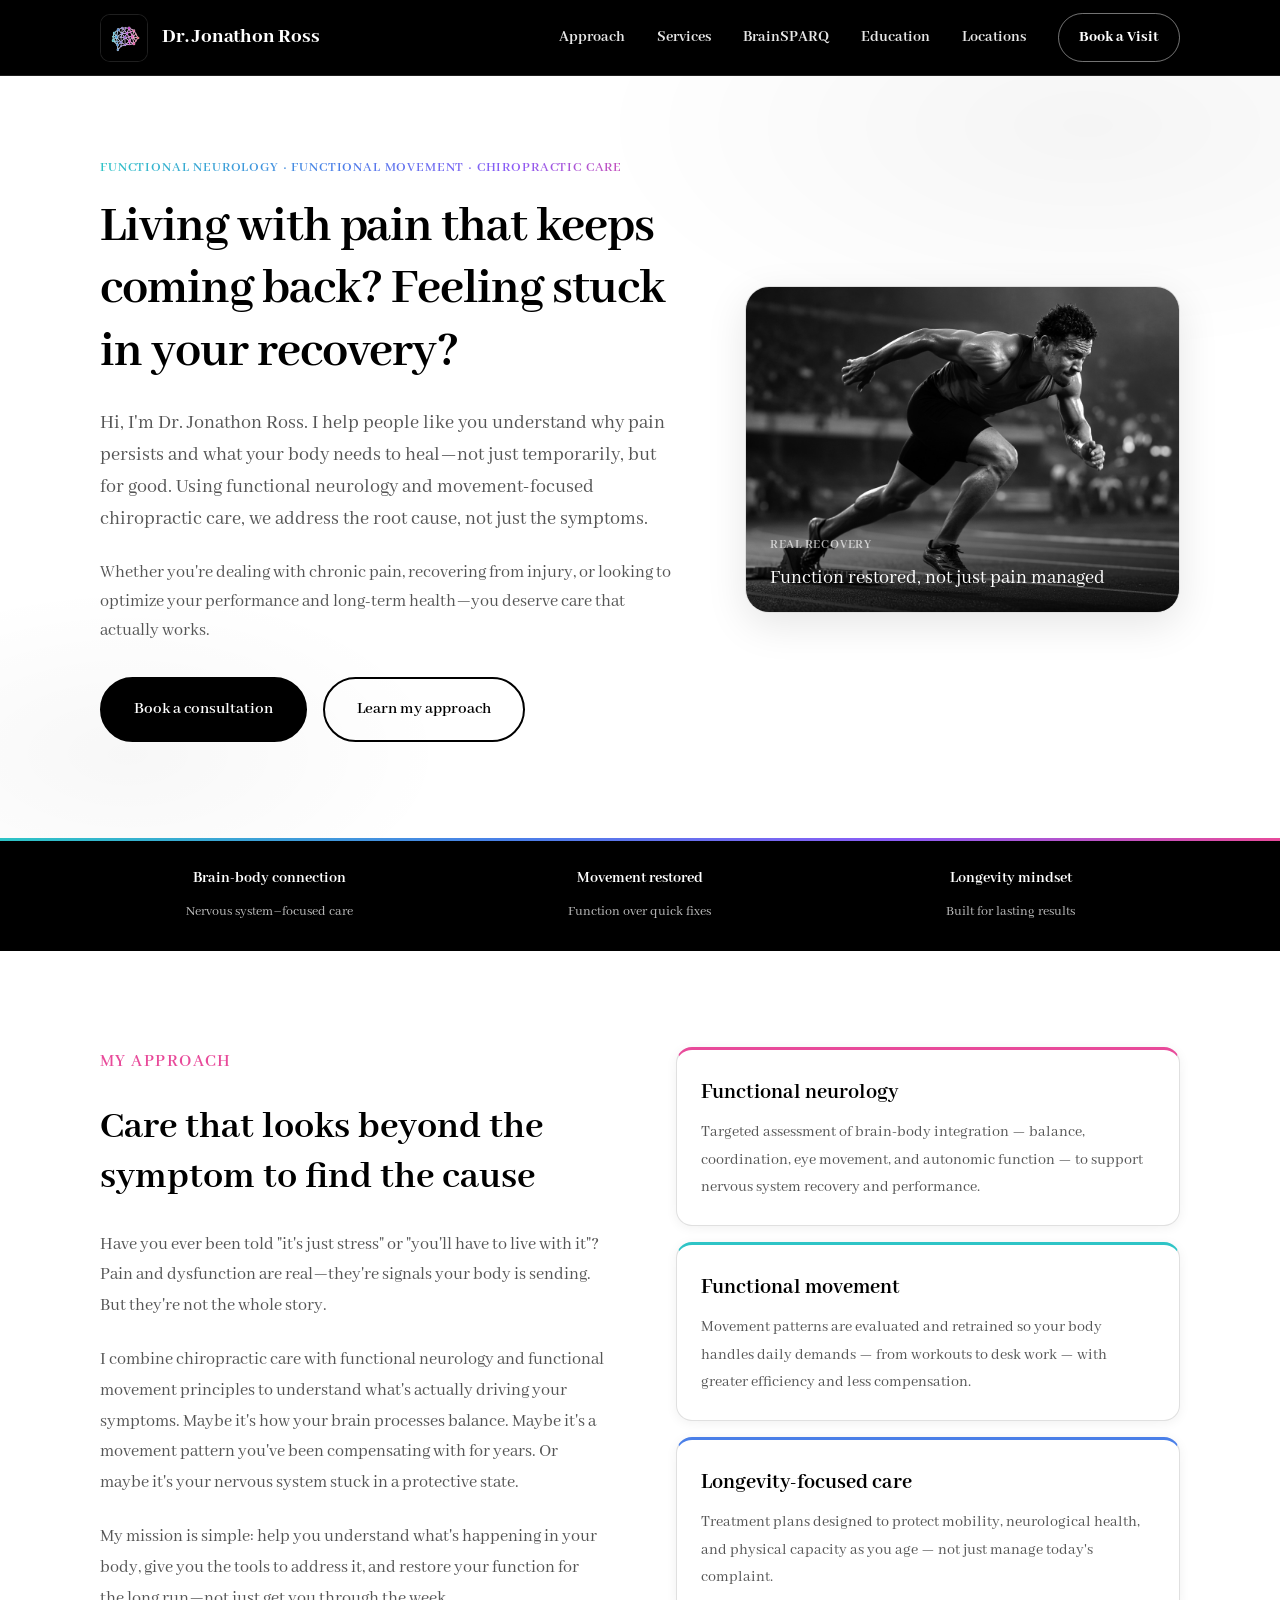
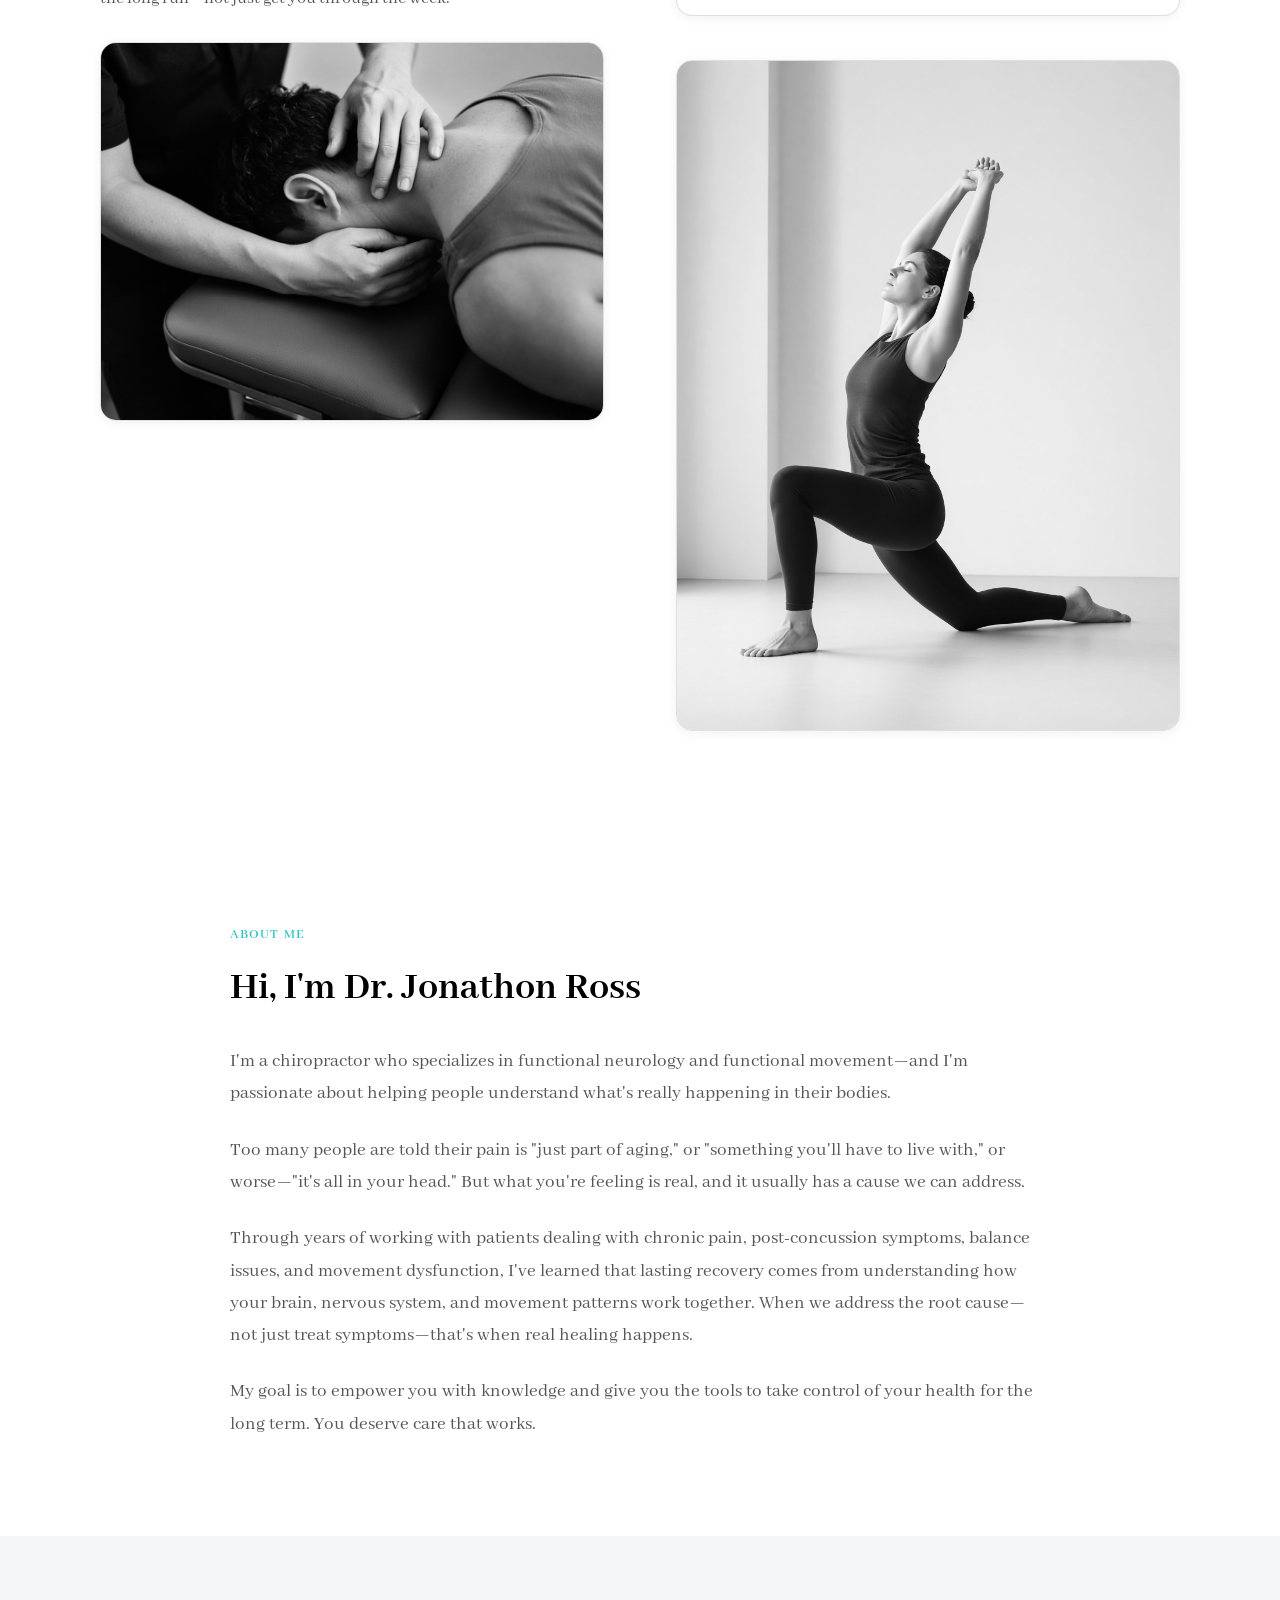
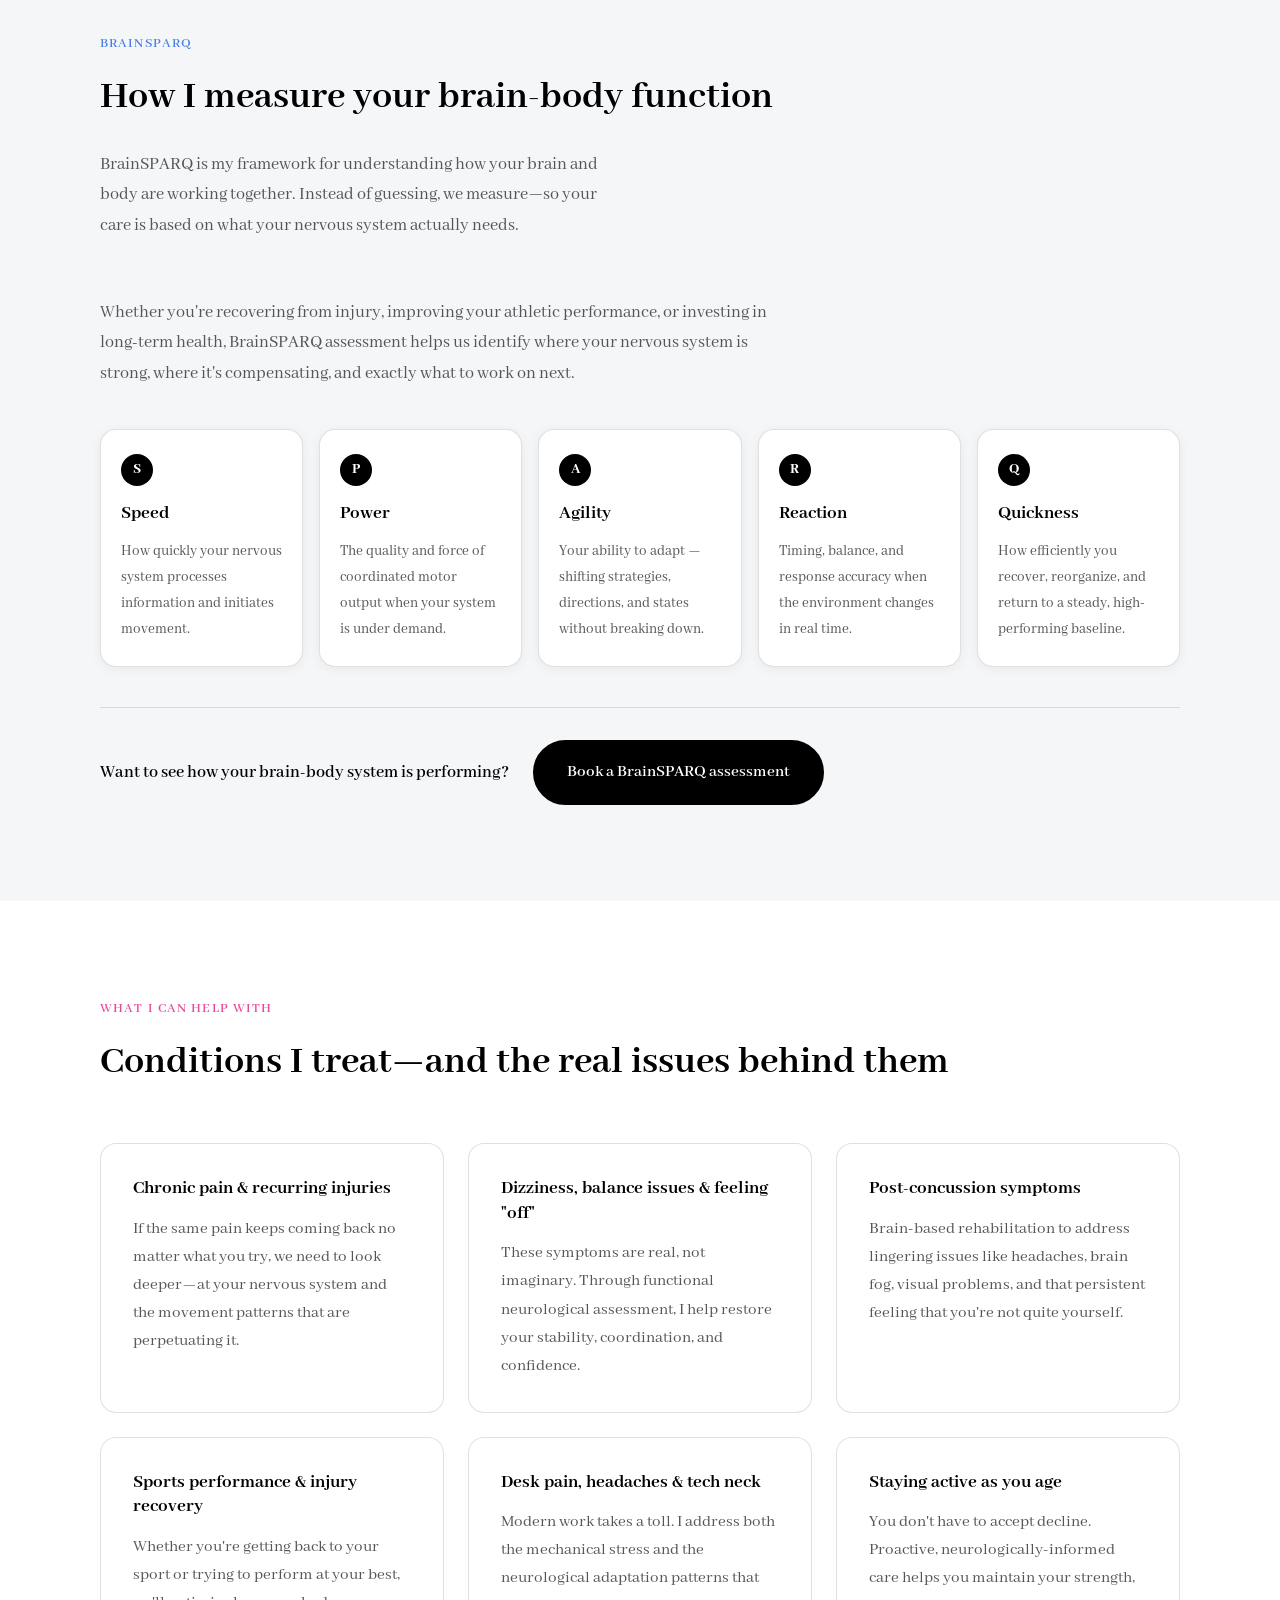
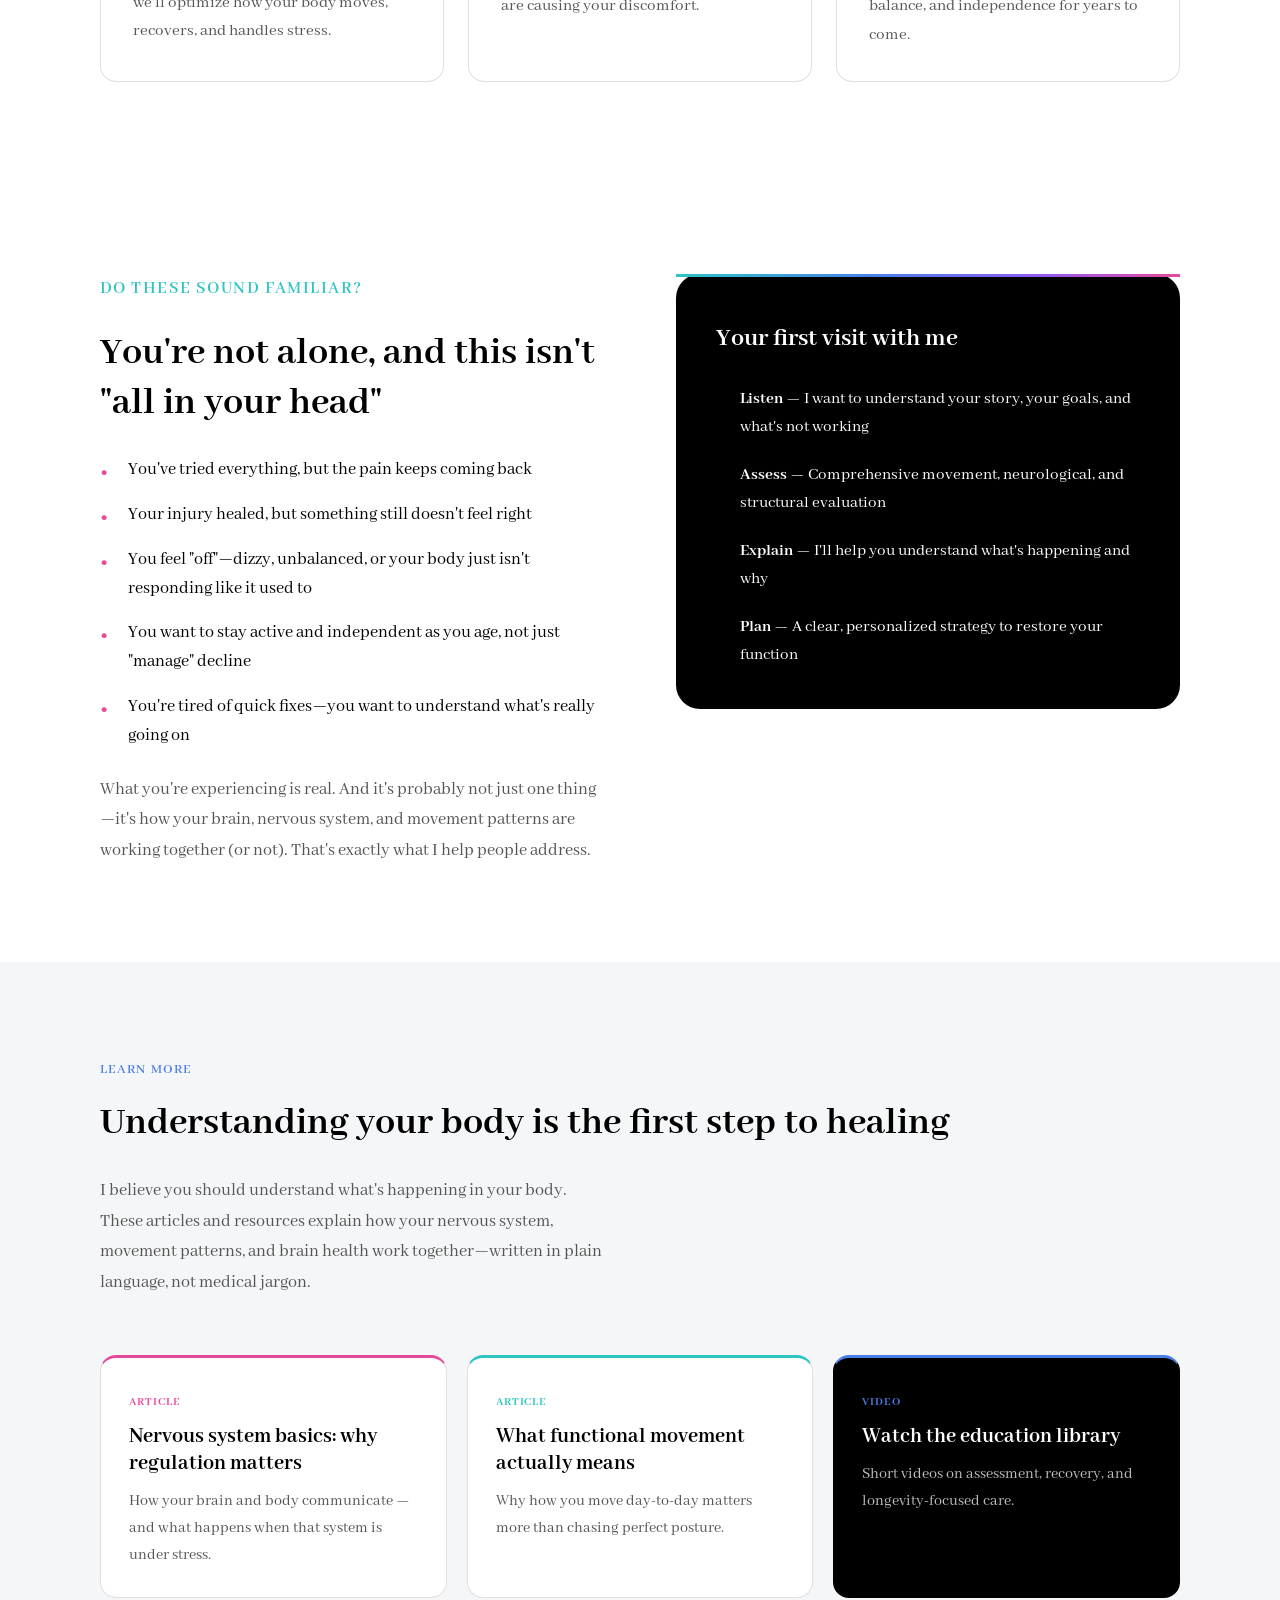
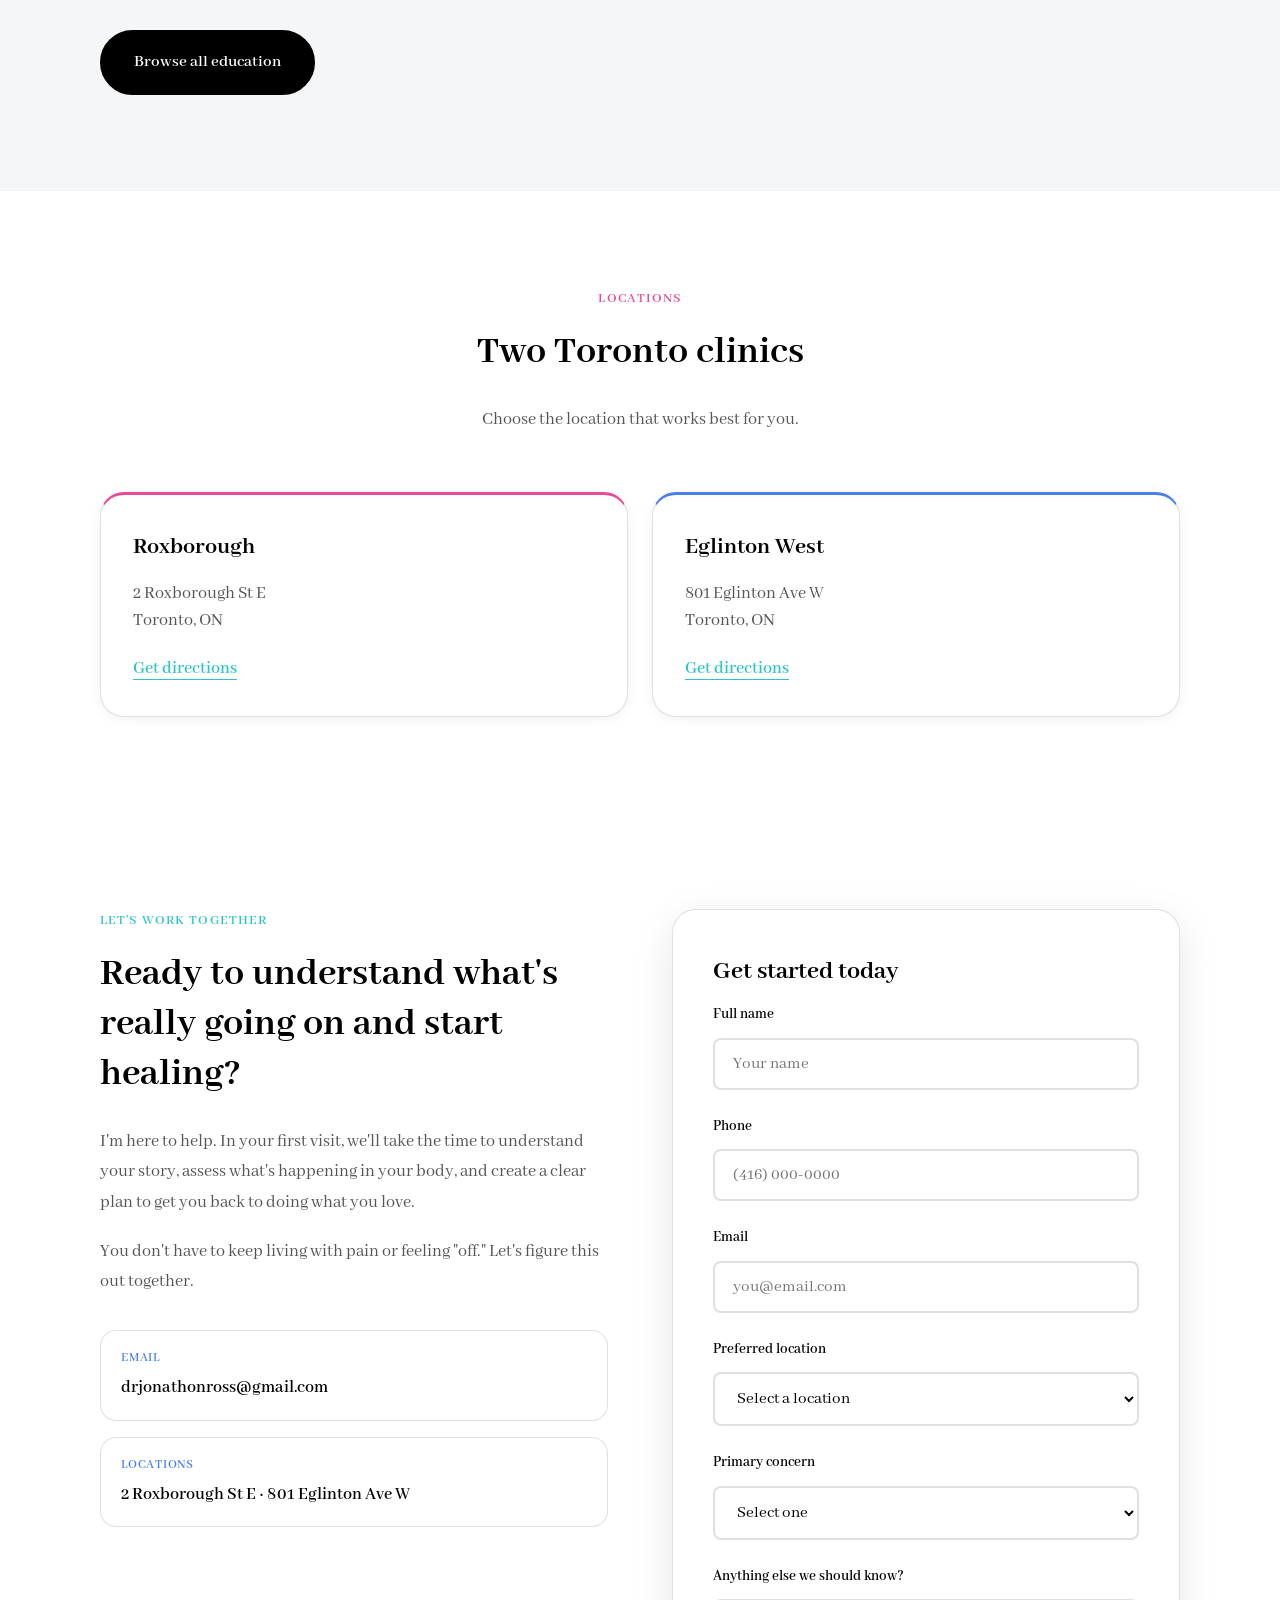
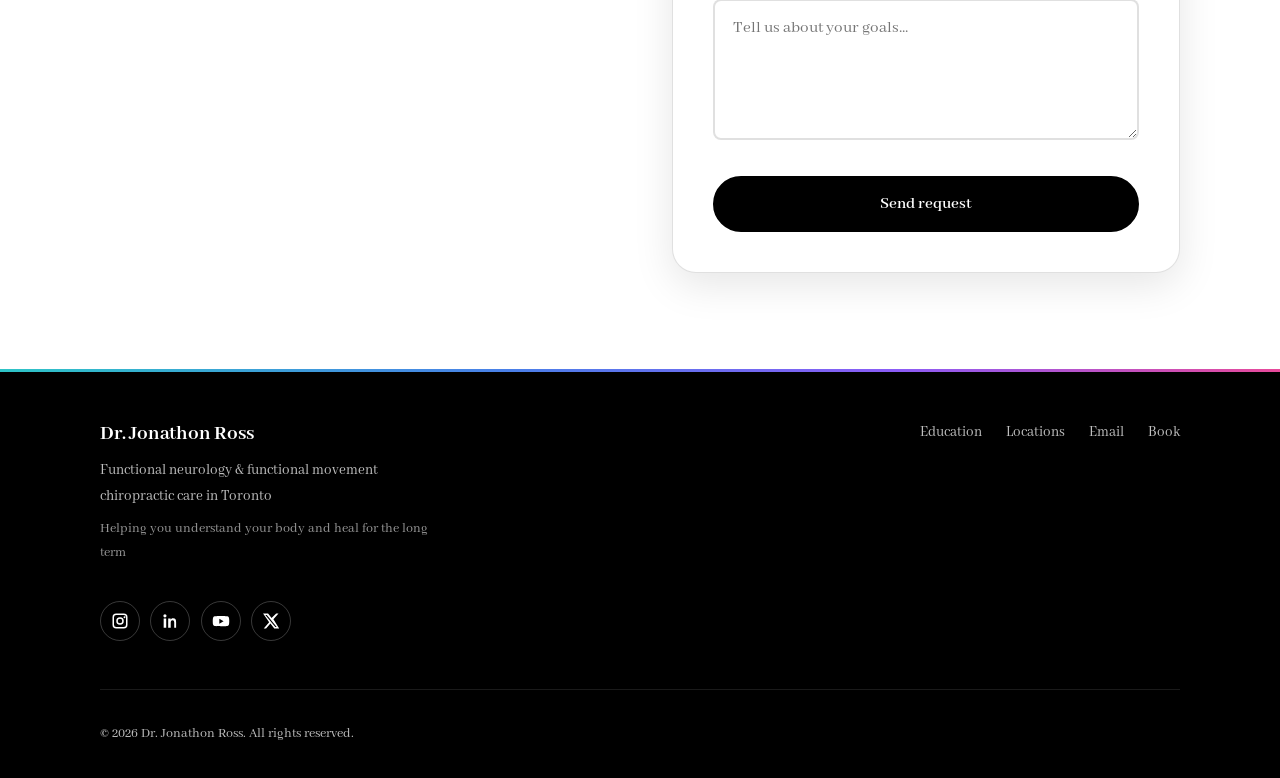
==== commit ad87de59: "Improve website with personal, empathetic design inspired by soniavovan.com - Changed messaging from" ====
--- a/websites/chiropractic/index.html
+++ b/websites/chiropractic/index.html
@@ -39,16 +39,20 @@
       <div class="hero-bg" aria-hidden="true"></div>
       <div class="container hero-grid">
         <div class="hero-content">
-          <p class="eyebrow">Optimize Function · Build Resilience · Live Better</p>
-          <h1>Your brain, nervous system, and movement — working together again</h1>
+          <p class="eyebrow">Functional Neurology · Functional Movement · Chiropractic Care</p>
+          <h1>Living with pain that keeps coming back? Feeling stuck in your recovery?</h1>
           <p class="hero-lead">
-            Functional neurology and functional movement chiropractic care that goes beyond
-            symptom relief — helping you restore function, improve performance, and invest in
-            long-term health.
+            Hi, I'm Dr. Jonathon Ross. I help people like you understand why pain persists and what 
+            your body needs to heal—not just temporarily, but for good. Using functional neurology 
+            and movement-focused chiropractic care, we address the root cause, not just the symptoms.
+          </p>
+          <p class="hero-lead hero-lead--secondary">
+            Whether you're dealing with chronic pain, recovering from injury, or looking to optimize 
+            your performance and long-term health—you deserve care that actually works.
           </p>
           <div class="hero-actions">
-            <a href="#book" class="btn btn-primary">Schedule a consultation</a>
-            <a href="#approach" class="btn btn-secondary">How we work</a>
+            <a href="#book" class="btn btn-primary">Book a consultation</a>
+            <a href="#approach" class="btn btn-secondary">Learn my approach</a>
           </div>
         </div>
         <div class="hero-visual">
@@ -60,8 +64,8 @@
             class="hero-image"
           >
           <div class="hero-caption">
-            <p class="stat-label">Sport performance</p>
-            <p class="stat-value">Functional neurology &amp; movement-focused care</p>
+            <p class="stat-label">Real recovery</p>
+            <p class="stat-value">Function restored, not just pain managed</p>
           </div>
         </div>
       </div>
@@ -87,18 +91,21 @@
     <section class="section" id="approach">
       <div class="container split">
         <div class="split-content">
-          <p class="section-label">Our approach</p>
-          <h2>Chiropractic care rooted in how you move, think, and recover</h2>
-          <p>
-            Pain and dysfunction are often signals — not the whole story. Dr. Jonathon Ross
-            combines chiropractic care with functional neurology and functional movement
-            principles to identify what's driving your symptoms and address the underlying
-            patterns holding you back.
-          </p>
-          <p>
-            The goal isn't just to feel better for a week. It's to restore the way your nervous
-            system coordinates movement, balance, and adaptation — so you can stay active,
-            resilient, and independent for the long run.
+          <p class="section-label">My approach</p>
+          <h2>Care that looks beyond the symptom to find the cause</h2>
+          <p>
+            Have you ever been told "it's just stress" or "you'll have to live with it"? Pain and 
+            dysfunction are real—they're signals your body is sending. But they're not the whole story.
+          </p>
+          <p>
+            I combine chiropractic care with functional neurology and functional movement principles 
+            to understand what's actually driving your symptoms. Maybe it's how your brain processes 
+            balance. Maybe it's a movement pattern you've been compensating with for years. Or maybe 
+            it's your nervous system stuck in a protective state.
+          </p>
+          <p>
+            My mission is simple: help you understand what's happening in your body, give you the tools 
+            to address it, and restore your function for the long run—not just get you through the week.
           </p>
           <figure class="section-photo">
             <img
@@ -143,22 +150,52 @@
       </div>
     </section>
 
+    <section class="section section--about">
+      <div class="container">
+        <div class="about-intro">
+          <p class="section-label">About me</p>
+          <h2>Hi, I'm Dr. Jonathon Ross</h2>
+          <div class="about-content">
+            <p>
+              I'm a chiropractor who specializes in functional neurology and functional movement—and 
+              I'm passionate about helping people understand what's really happening in their bodies.
+            </p>
+            <p>
+              Too many people are told their pain is "just part of aging," or "something you'll have 
+              to live with," or worse—"it's all in your head." But what you're feeling is real, and 
+              it usually has a cause we can address.
+            </p>
+            <p>
+              Through years of working with patients dealing with chronic pain, post-concussion symptoms, 
+              balance issues, and movement dysfunction, I've learned that lasting recovery comes from 
+              understanding how your brain, nervous system, and movement patterns work together. When 
+              we address the root cause—not just treat symptoms—that's when real healing happens.
+            </p>
+            <p>
+              My goal is to empower you with knowledge and give you the tools to take control of your 
+              health for the long term. You deserve care that works.
+            </p>
+          </div>
+        </div>
+      </div>
+    </section>
+
     <section class="section section--muted" id="brainsparq">
       <div class="container">
         <div class="section-header">
           <p class="section-label">BrainSPARQ</p>
-          <h2>A brain-based framework for performance and resilience</h2>
+          <h2>How I measure your brain-body function</h2>
           <p class="section-intro section-intro--left">
-            BrainSPARQ is Dr. Jonathon Ross's approach to measuring and training how your brain
-            and body work together — so care is guided by function, not guesswork.
+            BrainSPARQ is my framework for understanding how your brain and body are working together. 
+            Instead of guessing, we measure—so your care is based on what your nervous system actually needs.
           </p>
         </div>
 
         <div class="sparq-intro">
           <p>
-            Whether you are recovering from injury, chasing sport performance, or investing in
-            long-term brain-body health, BrainSPARQ helps identify where your nervous system is
-            strong, where it is compensating, and what to train next.
+            Whether you're recovering from injury, improving your athletic performance, or investing in 
+            long-term health, BrainSPARQ assessment helps us identify where your nervous system is strong, 
+            where it's compensating, and exactly what to work on next.
           </p>
         </div>
 
@@ -200,33 +237,33 @@
     <section class="section" id="services">
       <div class="container">
         <div class="section-header">
-          <p class="section-label">What we address</p>
-          <h2>Care tailored to function, not just labels</h2>
+          <p class="section-label">What I can help with</p>
+          <h2>Conditions I treat—and the real issues behind them</h2>
         </div>
         <div class="service-grid">
           <article class="service">
             <h3>Chronic pain &amp; recurring injuries</h3>
-            <p>When the same issue keeps returning, we look at the nervous system and movement patterns driving it.</p>
-          </article>
-          <article class="service">
-            <h3>Balance &amp; coordination concerns</h3>
-            <p>Functional neurological assessment to improve stability, reaction time, and confidence in movement.</p>
-          </article>
-          <article class="service">
-            <h3>Post-concussion &amp; vestibular symptoms</h3>
-            <p>Brain-based rehabilitation approaches to support recovery and reduce lingering dysfunction.</p>
-          </article>
-          <article class="service">
-            <h3>Athletic performance &amp; return to sport</h3>
-            <p>Optimize how your body moves under load — faster recovery, better output, fewer setbacks.</p>
-          </article>
-          <article class="service">
-            <h3>Desk-related strain &amp; postural fatigue</h3>
-            <p>Address the neurological and mechanical load of modern work — not just where it hurts.</p>
-          </article>
-          <article class="service">
-            <h3>Healthy aging &amp; mobility preservation</h3>
-            <p>Proactive care to maintain strength, joint function, and neurological sharpness over time.</p>
+            <p>If the same pain keeps coming back no matter what you try, we need to look deeper—at your nervous system and the movement patterns that are perpetuating it.</p>
+          </article>
+          <article class="service">
+            <h3>Dizziness, balance issues &amp; feeling "off"</h3>
+            <p>These symptoms are real, not imaginary. Through functional neurological assessment, I help restore your stability, coordination, and confidence.</p>
+          </article>
+          <article class="service">
+            <h3>Post-concussion symptoms</h3>
+            <p>Brain-based rehabilitation to address lingering issues like headaches, brain fog, visual problems, and that persistent feeling that you're not quite yourself.</p>
+          </article>
+          <article class="service">
+            <h3>Sports performance &amp; injury recovery</h3>
+            <p>Whether you're getting back to your sport or trying to perform at your best, we'll optimize how your body moves, recovers, and handles stress.</p>
+          </article>
+          <article class="service">
+            <h3>Desk pain, headaches &amp; tech neck</h3>
+            <p>Modern work takes a toll. I address both the mechanical stress and the neurological adaptation patterns that are causing your discomfort.</p>
+          </article>
+          <article class="service">
+            <h3>Staying active as you age</h3>
+            <p>You don't have to accept decline. Proactive, neurologically-informed care helps you maintain your strength, balance, and independence for years to come.</p>
           </article>
         </div>
       </div>
@@ -235,23 +272,28 @@
     <section class="section" id="who">
       <div class="container split split--reverse">
         <div class="split-content">
-          <p class="section-label">Who we help</p>
-          <h2>For people who want more than a temporary adjustment</h2>
+          <p class="section-label">Do these sound familiar?</p>
+          <h2>You're not alone, and this isn't "all in your head"</h2>
           <ul class="check-list">
-            <li>Active adults dealing with persistent pain or plateaus</li>
-            <li>Athletes and weekend warriors optimizing performance</li>
-            <li>Professionals managing stress-related physical strain</li>
-            <li>Anyone investing in mobility and healthspan long-term</li>
-            <li>Patients seeking a neurologically informed chiropractic approach</li>
+            <li>You've tried everything, but the pain keeps coming back</li>
+            <li>Your injury healed, but something still doesn't feel right</li>
+            <li>You feel "off"—dizzy, unbalanced, or your body just isn't responding like it used to</li>
+            <li>You want to stay active and independent as you age, not just "manage" decline</li>
+            <li>You're tired of quick fixes—you want to understand what's really going on</li>
           </ul>
+          <p style="margin-top: 1.5rem;">
+            What you're experiencing is real. And it's probably not just one thing—it's how your 
+            brain, nervous system, and movement patterns are working together (or not). That's 
+            exactly what I help people address.
+          </p>
         </div>
         <div class="process-card">
-          <h3>Your first visit</h3>
+          <h3>Your first visit with me</h3>
           <ol class="process-list">
-            <li><strong>Listen</strong> — Your history, goals, and what's not working</li>
-            <li><strong>Assess</strong> — Movement, neurological, and structural evaluation</li>
-            <li><strong>Plan</strong> — A clear strategy focused on restoring function</li>
-            <li><strong>Progress</strong> — Measured improvements, not open-ended care</li>
+            <li><strong>Listen</strong> — I want to understand your story, your goals, and what's not working</li>
+            <li><strong>Assess</strong> — Comprehensive movement, neurological, and structural evaluation</li>
+            <li><strong>Explain</strong> — I'll help you understand what's happening and why</li>
+            <li><strong>Plan</strong> — A clear, personalized strategy to restore your function</li>
           </ol>
         </div>
       </div>
@@ -260,11 +302,12 @@
     <section class="section section--muted" id="education">
       <div class="container">
         <div class="section-header">
-          <p class="section-label">Education</p>
-          <h2>Learn how your nervous system and movement work together</h2>
+          <p class="section-label">Learn more</p>
+          <h2>Understanding your body is the first step to healing</h2>
           <p class="section-intro section-intro--left">
-            Articles and videos on functional neurology, movement, and long-term health —
-            written to help you understand your body, not overwhelm it.
+            I believe you should understand what's happening in your body. These articles and resources 
+            explain how your nervous system, movement patterns, and brain health work together—written in 
+            plain language, not medical jargon.
           </p>
         </div>
 
@@ -327,11 +370,15 @@
     <section class="section section--cta" id="book">
       <div class="container cta-grid">
         <div class="cta-content">
-          <p class="section-label">Book a visit</p>
-          <h2>Ready to restore function and invest in your long-term health?</h2>
-          <p>
-            Schedule a consultation with Dr. Jonathon Ross. We'll assess where you are,
-            identify what's driving your symptoms, and build a plan that fits your goals.
+          <p class="section-label">Let's work together</p>
+          <h2>Ready to understand what's really going on and start healing?</h2>
+          <p>
+            I'm here to help. In your first visit, we'll take the time to understand your story, 
+            assess what's happening in your body, and create a clear plan to get you back to doing 
+            what you love.
+          </p>
+          <p>
+            You don't have to keep living with pain or feeling "off." Let's figure this out together.
           </p>
           <div class="contact-links">
             <a href="mailto:drjonathonross@gmail.com" class="contact-link">
@@ -345,7 +392,7 @@
           </div>
         </div>
         <form class="contact-form" id="contact-form" action="#" method="post">
-          <h3>Request an appointment</h3>
+          <h3>Get started today</h3>
           <div class="form-row">
             <label for="name">Full name</label>
             <input type="text" id="name" name="name" required autocomplete="name" placeholder="Your name">
@@ -394,7 +441,8 @@
     <div class="container footer-inner">
       <div class="footer-brand">
         <span class="logo-name">Dr. Jonathon Ross</span>
-        <p>Functional neurology &amp; functional movement chiropractic care · Toronto</p>
+        <p>Functional neurology &amp; functional movement chiropractic care in Toronto</p>
+        <p style="margin-top: 0.5rem; font-size: 0.875rem; opacity: 0.8;">Helping you understand your body and heal for the long term</p>
       </div>
       <div class="footer-links">
         <a href="education/">Education</a>
--- a/websites/chiropractic/styles.css
+++ b/websites/chiropractic/styles.css
@@ -36,10 +36,11 @@
   margin: 0;
   font-family: var(--font-body);
   font-size: 1.125rem;
-  line-height: 1.65;
+  line-height: 1.7;
   color: var(--color-ink);
   background: var(--color-cloud);
   -webkit-font-smoothing: antialiased;
+  -moz-osx-font-smoothing: grayscale;
 }
 
 a { color: var(--color-ink); text-decoration-thickness: 1px; text-underline-offset: 3px; }
@@ -149,26 +150,46 @@
 
 /* Buttons */
 .btn {
-  display: inline-flex; align-items: center; justify-content: center;
-  padding: 0.875rem 1.5rem; font-family: var(--font-body);
-  font-size: 1rem; font-weight: 600; text-decoration: none;
-  border-radius: 999px; border: 2px solid transparent; cursor: pointer;
-  transition: background 0.2s, color 0.2s, border-color 0.2s, transform 0.2s;
-}
-.btn:hover { transform: translateY(-1px); }
+  display: inline-flex; 
+  align-items: center; 
+  justify-content: center;
+  padding: 1rem 2rem; 
+  font-family: var(--font-body);
+  font-size: 1.0625rem; 
+  font-weight: 600; 
+  text-decoration: none;
+  border-radius: 999px; 
+  border: 2px solid transparent; 
+  cursor: pointer;
+  transition: background 0.2s, color 0.2s, border-color 0.2s, transform 0.2s, box-shadow 0.2s;
+}
+.btn:hover { 
+  transform: translateY(-2px); 
+  box-shadow: 0 4px 16px rgba(0, 0, 0, 0.12);
+}
 .btn-primary {
   background: var(--color-ink);
   color: var(--color-white);
   border-color: var(--color-ink);
 }
-.btn-primary:hover { background: var(--color-ink-soft); color: var(--color-white); }
-.btn-secondary { background: transparent; color: var(--color-ink); border-color: var(--color-border); }
-.btn-secondary:hover { border-color: var(--color-ink); color: var(--color-ink); }
+.btn-primary:hover { 
+  background: var(--color-ink-soft); 
+  color: var(--color-white); 
+}
+.btn-secondary { 
+  background: transparent; 
+  color: var(--color-ink); 
+  border-color: var(--color-ink); 
+}
+.btn-secondary:hover { 
+  background: var(--color-ink); 
+  color: var(--color-white); 
+}
 .btn-full { width: 100%; }
 
 /* Hero */
 .hero {
-  position: relative; padding: calc(var(--header-height) + 4rem) 0 5rem; overflow: hidden;
+  position: relative; padding: calc(var(--header-height) + 5rem) 0 6rem; overflow: hidden;
   background: var(--color-white);
 }
 .hero-bg {
@@ -191,10 +212,20 @@
   color: transparent;
 }
 .hero h1 {
-  font-family: var(--font-display); font-size: clamp(2.5rem, 5vw, 3.75rem);
-  font-weight: 700; line-height: 1.08; letter-spacing: -0.02em; margin: 0 0 1.25rem;
-}
-.hero-lead { font-size: 1.1875rem; color: var(--color-slate); max-width: 34rem; margin: 0 0 2rem; }
+  font-family: var(--font-display); font-size: clamp(2rem, 4.5vw, 3.25rem);
+  font-weight: 700; line-height: 1.2; letter-spacing: -0.02em; margin: 0 0 1.5rem;
+}
+.hero-lead { 
+  font-size: 1.25rem; 
+  color: var(--color-slate); 
+  max-width: 36rem; 
+  margin: 0 0 1.5rem; 
+  line-height: 1.6;
+}
+.hero-lead--secondary {
+  font-size: 1.125rem;
+  margin-bottom: 2rem;
+}
 .hero-actions { display: flex; flex-wrap: wrap; gap: 1rem; }
 
 .hero-visual {
@@ -306,27 +337,53 @@
 .trust-item span { font-size: 0.875rem; opacity: 0.75; color: var(--color-white); }
 
 /* Sections */
-.section { padding: 5.5rem 0; }
+.section { padding: 6rem 0; }
 .section--muted { background: var(--color-mist); }
 .section-label {
   font-size: 0.875rem; font-weight: 600; letter-spacing: 0.08em;
-  text-transform: uppercase; margin: 0 0 0.75rem;
+  text-transform: uppercase; margin: 0 0 1rem;
   color: var(--color-blue);
 }
 .section:nth-of-type(3n) .section-label { color: var(--color-pink); }
 .section:nth-of-type(3n + 1) .section-label { color: var(--color-green); }
 .section:nth-of-type(3n + 2) .section-label { color: var(--color-blue); }
 .section h2 {
-  font-family: var(--font-display); font-size: clamp(2rem, 4vw, 2.75rem);
-  font-weight: 700; line-height: 1.15; margin: 0 0 1.25rem;
-}
-.section-header { margin-bottom: 3rem; }
-
-.split { display: grid; grid-template-columns: 1fr 1fr; gap: 4rem; align-items: start; }
-.split-content p { color: var(--color-slate); margin: 0 0 1.25rem; }
+  font-family: var(--font-display); font-size: clamp(1.875rem, 4vw, 2.5rem);
+  font-weight: 700; line-height: 1.25; margin: 0 0 1.75rem;
+}
+.section-header { margin-bottom: 3.5rem; }
+
+.split { display: grid; grid-template-columns: 1fr 1fr; gap: 4.5rem; align-items: start; }
+.split-content p { 
+  color: var(--color-slate); 
+  margin: 0 0 1.5rem; 
+  font-size: 1.125rem;
+  line-height: 1.7;
+}
 .split-content p:last-child { margin-bottom: 0; }
 
 .pillar-stack { display: flex; flex-direction: column; gap: 1rem; }
+
+/* About section */
+.section--about {
+  background: var(--color-white);
+}
+.about-intro {
+  max-width: 820px;
+  margin: 0 auto;
+}
+.about-content {
+  margin-top: 2rem;
+}
+.about-content p {
+  font-size: 1.1875rem;
+  line-height: 1.7;
+  color: var(--color-slate);
+  margin: 0 0 1.5rem;
+}
+.about-content p:last-child {
+  margin-bottom: 0;
+}
 .pillar {
   padding: 1.5rem; background: var(--color-white);
   border: 1px solid var(--color-border); border-radius: var(--radius-md);
@@ -402,37 +459,86 @@
   font-weight: 600;
 }
 
-.service-grid { display: grid; grid-template-columns: repeat(3, 1fr); gap: 1.25rem; }
+.service-grid { display: grid; grid-template-columns: repeat(3, 1fr); gap: 1.5rem; }
 .service {
-  padding: 1.75rem; background: var(--color-white);
-  border: 1px solid var(--color-border); border-radius: var(--radius-md);
-  transition: border-color 0.2s;
+  padding: 2rem; 
+  background: var(--color-white);
+  border: 1px solid var(--color-border); 
+  border-radius: var(--radius-md);
+  transition: border-color 0.2s, transform 0.2s, box-shadow 0.2s;
+}
+.service:hover {
+  transform: translateY(-2px);
+  box-shadow: var(--shadow-sm);
 }
 .service:nth-child(3n + 1):hover { border-color: var(--color-pink); }
 .service:nth-child(3n + 2):hover { border-color: var(--color-green); }
 .service:nth-child(3n):hover { border-color: var(--color-blue); }
-.service h3 { font-size: 1.125rem; font-weight: 700; margin: 0 0 0.625rem; }
-.service p { margin: 0; font-size: 1rem; color: var(--color-slate); }
+.service h3 { 
+  font-size: 1.1875rem; 
+  font-weight: 700; 
+  margin: 0 0 0.875rem; 
+  line-height: 1.3;
+}
+.service p { 
+  margin: 0; 
+  font-size: 1.0625rem; 
+  color: var(--color-slate);
+  line-height: 1.65;
+}
 
 .check-list { margin: 0; padding: 0; list-style: none; }
 .check-list li {
-  position: relative; padding-left: 1.5rem; margin-bottom: 0.75rem; color: var(--color-ink);
+  position: relative; 
+  padding-left: 1.75rem; 
+  margin-bottom: 1rem; 
+  color: var(--color-ink);
+  font-size: 1.125rem;
+  line-height: 1.6;
 }
 .check-list li::before {
-  content: ""; position: absolute; left: 0; top: 0.55em;
-  width: 6px; height: 6px; border-radius: 50%; background: var(--color-ink);
+  content: "•"; 
+  position: absolute; 
+  left: 0; 
+  top: 0;
+  font-size: 1.5rem;
+  font-weight: 700;
+  color: var(--color-pink);
+  line-height: 1.4;
 }
 
 .process-card {
-  padding: 2rem; background: var(--color-ink); color: var(--color-white);
+  padding: 2.5rem; 
+  background: var(--color-ink); 
+  color: var(--color-white);
   border-radius: var(--radius-lg);
   border-top: 3px solid transparent;
   border-image: var(--gradient-brand) 1;
 }
-.process-card h3 { font-family: var(--font-display); font-size: 1.5rem; font-weight: 700; margin: 0 0 1.25rem; }
-.process-list { margin: 0; padding-left: 1.25rem; }
-.process-list li { margin-bottom: 0.875rem; line-height: 1.5; }
+.process-card h3 { 
+  font-family: var(--font-display); 
+  font-size: 1.625rem; 
+  font-weight: 700; 
+  margin: 0 0 1.5rem; 
+}
+.process-list { 
+  margin: 0; 
+  padding-left: 1.5rem; 
+  list-style: none;
+  counter-reset: process-counter;
+}
+.process-list li { 
+  margin-bottom: 1.25rem; 
+  line-height: 1.65;
+  font-size: 1.0625rem;
+  position: relative;
+  counter-increment: process-counter;
+}
 .process-list li:last-child { margin-bottom: 0; }
+.process-list li::marker {
+  font-weight: 700;
+  color: var(--color-green);
+}
 
 /* CTA / Contact */
 .section--cta { background: var(--color-white); }
@@ -453,23 +559,55 @@
 .contact-note { font-size: 0.875rem; color: var(--color-slate); font-style: italic; }
 
 .contact-form {
-  padding: 2rem; background: var(--color-white);
-  border: 1px solid var(--color-border); border-radius: var(--radius-lg); box-shadow: var(--shadow-md);
-}
-.contact-form h3 { font-family: var(--font-display); font-size: 1.5rem; font-weight: 700; margin: 0 0 1.5rem; }
-.form-row { margin-bottom: 1.25rem; }
-.form-row label { display: block; font-size: 0.9375rem; font-weight: 500; margin-bottom: 0.5rem; }
+  padding: 2.5rem; 
+  background: var(--color-white);
+  border: 1px solid var(--color-border); 
+  border-radius: var(--radius-lg); 
+  box-shadow: var(--shadow-md);
+}
+.contact-form h3 { 
+  font-family: var(--font-display); 
+  font-size: 1.625rem; 
+  font-weight: 700; 
+  margin: 0 0 0.5rem; 
+}
+.form-row { margin-bottom: 1.5rem; }
+.form-row label { 
+  display: block; 
+  font-size: 0.9375rem; 
+  font-weight: 600; 
+  margin-bottom: 0.625rem; 
+  color: var(--color-ink);
+}
 .form-row input, .form-row select, .form-row textarea {
-  width: 100%; padding: 0.75rem 1rem; font-family: var(--font-body); font-size: 1.0625rem;
-  color: var(--color-ink); background: var(--color-mist);
-  border: 1px solid var(--color-border); border-radius: var(--radius-sm);
-  transition: border-color 0.2s, box-shadow 0.2s;
+  width: 100%; 
+  padding: 0.875rem 1.125rem; 
+  font-family: var(--font-body); 
+  font-size: 1.0625rem;
+  color: var(--color-ink); 
+  background: var(--color-cloud);
+  border: 2px solid var(--color-border); 
+  border-radius: var(--radius-sm);
+  transition: border-color 0.2s, box-shadow 0.2s, background 0.2s;
 }
 .form-row input:focus, .form-row select:focus, .form-row textarea:focus {
-  outline: none; border-color: var(--color-blue); box-shadow: 0 0 0 3px rgba(74, 143, 231, 0.18);
-}
-.form-row textarea { resize: vertical; min-height: 100px; }
-.form-note { margin: 1rem 0 0; font-size: 0.9375rem; color: var(--color-slate); text-align: center; }
+  outline: none; 
+  border-color: var(--color-blue); 
+  box-shadow: 0 0 0 3px rgba(74, 127, 232, 0.1);
+  background: var(--color-white);
+}
+.form-row textarea { 
+  resize: vertical; 
+  min-height: 120px; 
+  line-height: 1.6;
+}
+.form-note { 
+  margin: 1rem 0 0; 
+  font-size: 0.9375rem; 
+  color: var(--color-slate); 
+  text-align: center; 
+  line-height: 1.5;
+}
 
 /* Footer */
 .site-footer {
@@ -735,10 +873,12 @@
 .reveal.is-visible { opacity: 1; transform: translateY(0); }
 
 @media (max-width: 960px) {
-  .hero-grid, .split, .split--reverse, .cta-grid { grid-template-columns: 1fr; gap: 2.5rem; }
+  .hero-grid, .split, .split--reverse, .cta-grid { grid-template-columns: 1fr; gap: 3rem; }
+  .hero { padding: calc(var(--header-height) + 3rem) 0 4rem; }
   .service-grid, .location-grid, .edu-preview-grid, .article-grid, .video-grid { grid-template-columns: 1fr 1fr; }
   .sparq-grid { grid-template-columns: 1fr 1fr; }
   .trust-grid { grid-template-columns: 1fr; gap: 1rem; }
+  .section { padding: 4.5rem 0; }
 }
 
 @media (max-width: 720px) {
@@ -756,5 +896,12 @@
   .service-grid, .location-grid, .edu-preview-grid, .article-grid, .video-grid, .sparq-grid { grid-template-columns: 1fr; }
   .footer-inner { grid-template-columns: 1fr; }
   .social-links--footer { grid-column: 1 / -1; }
-  .section { padding: 4rem 0; }
-}
+  .section { padding: 3.5rem 0; }
+  .hero { padding: calc(var(--header-height) + 2.5rem) 0 3.5rem; }
+  .hero h1 { font-size: clamp(1.75rem, 6vw, 2.5rem); margin-bottom: 1.25rem; }
+  .hero-lead { font-size: 1.125rem; }
+  .hero-lead--secondary { font-size: 1.0625rem; }
+  :root { --container: calc(100% - 2rem); }
+  .check-list li { font-size: 1.0625rem; }
+  .about-content p { font-size: 1.125rem; }
+}
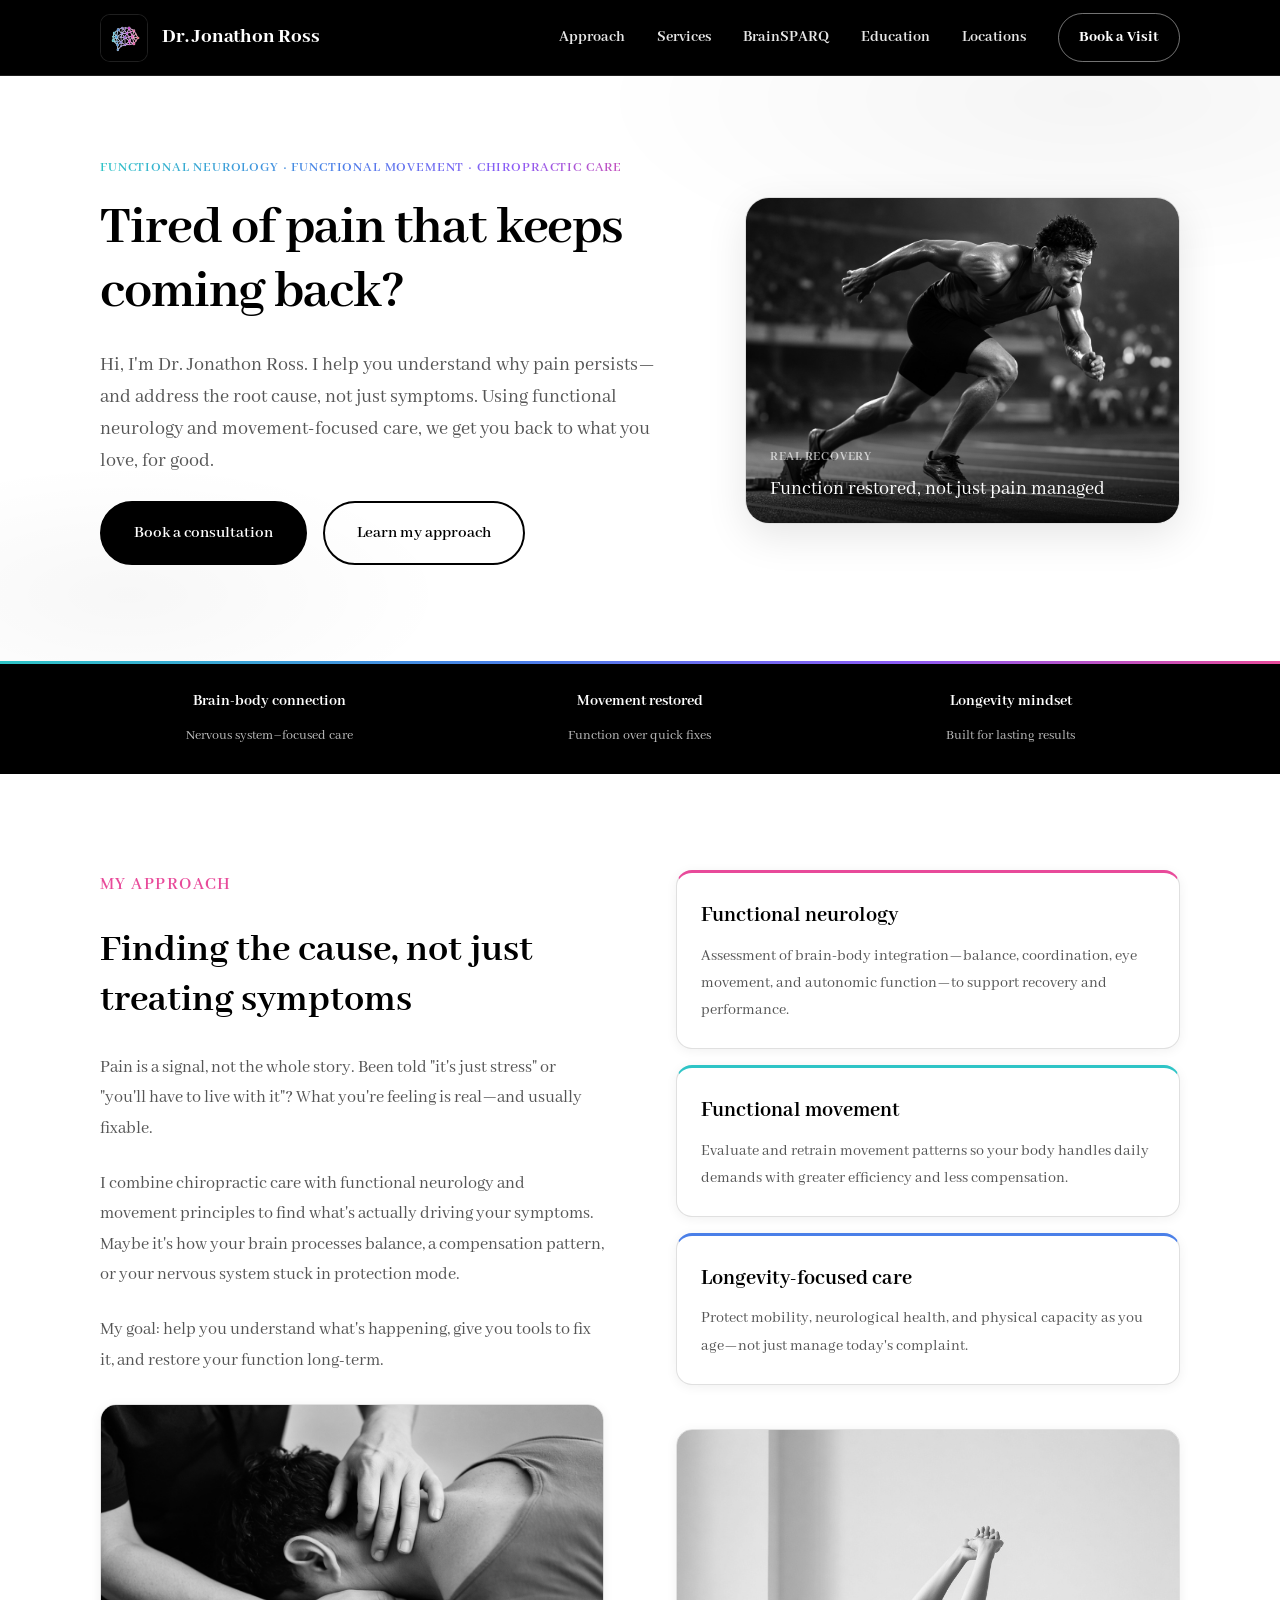
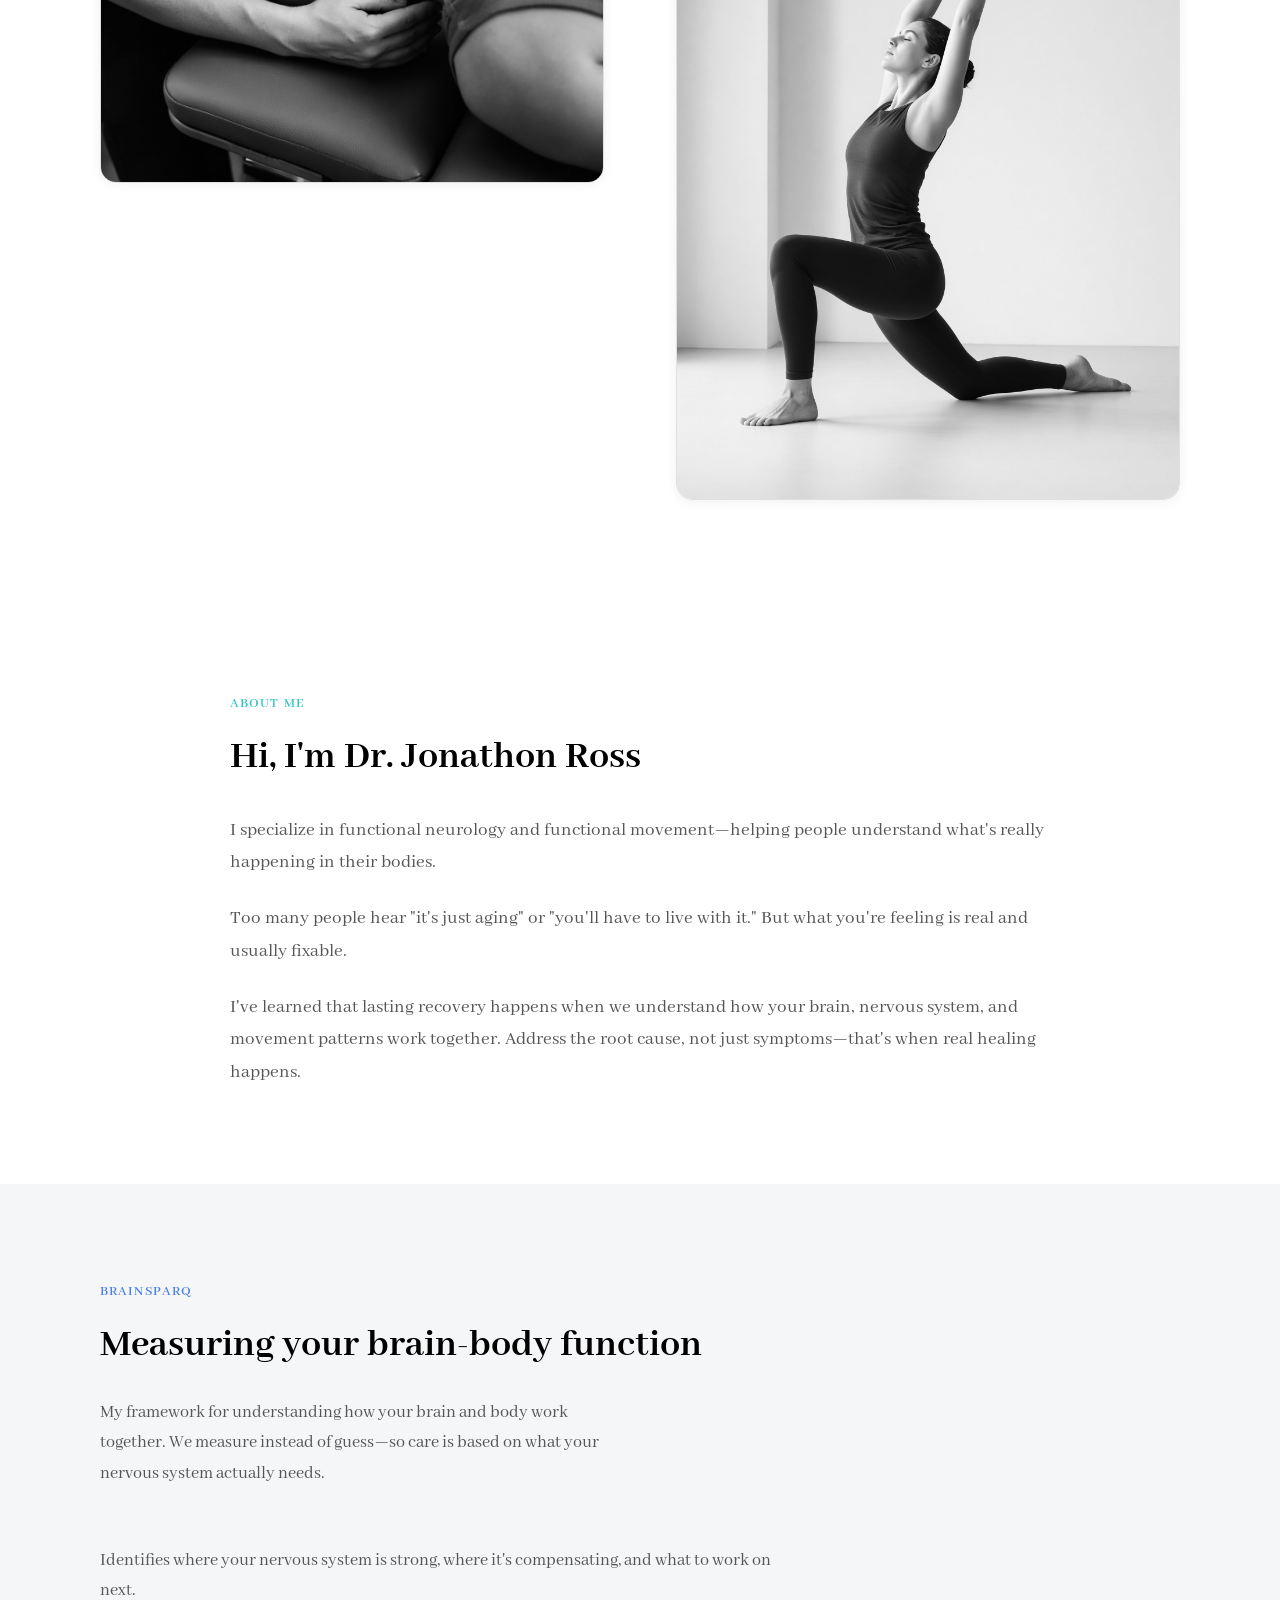
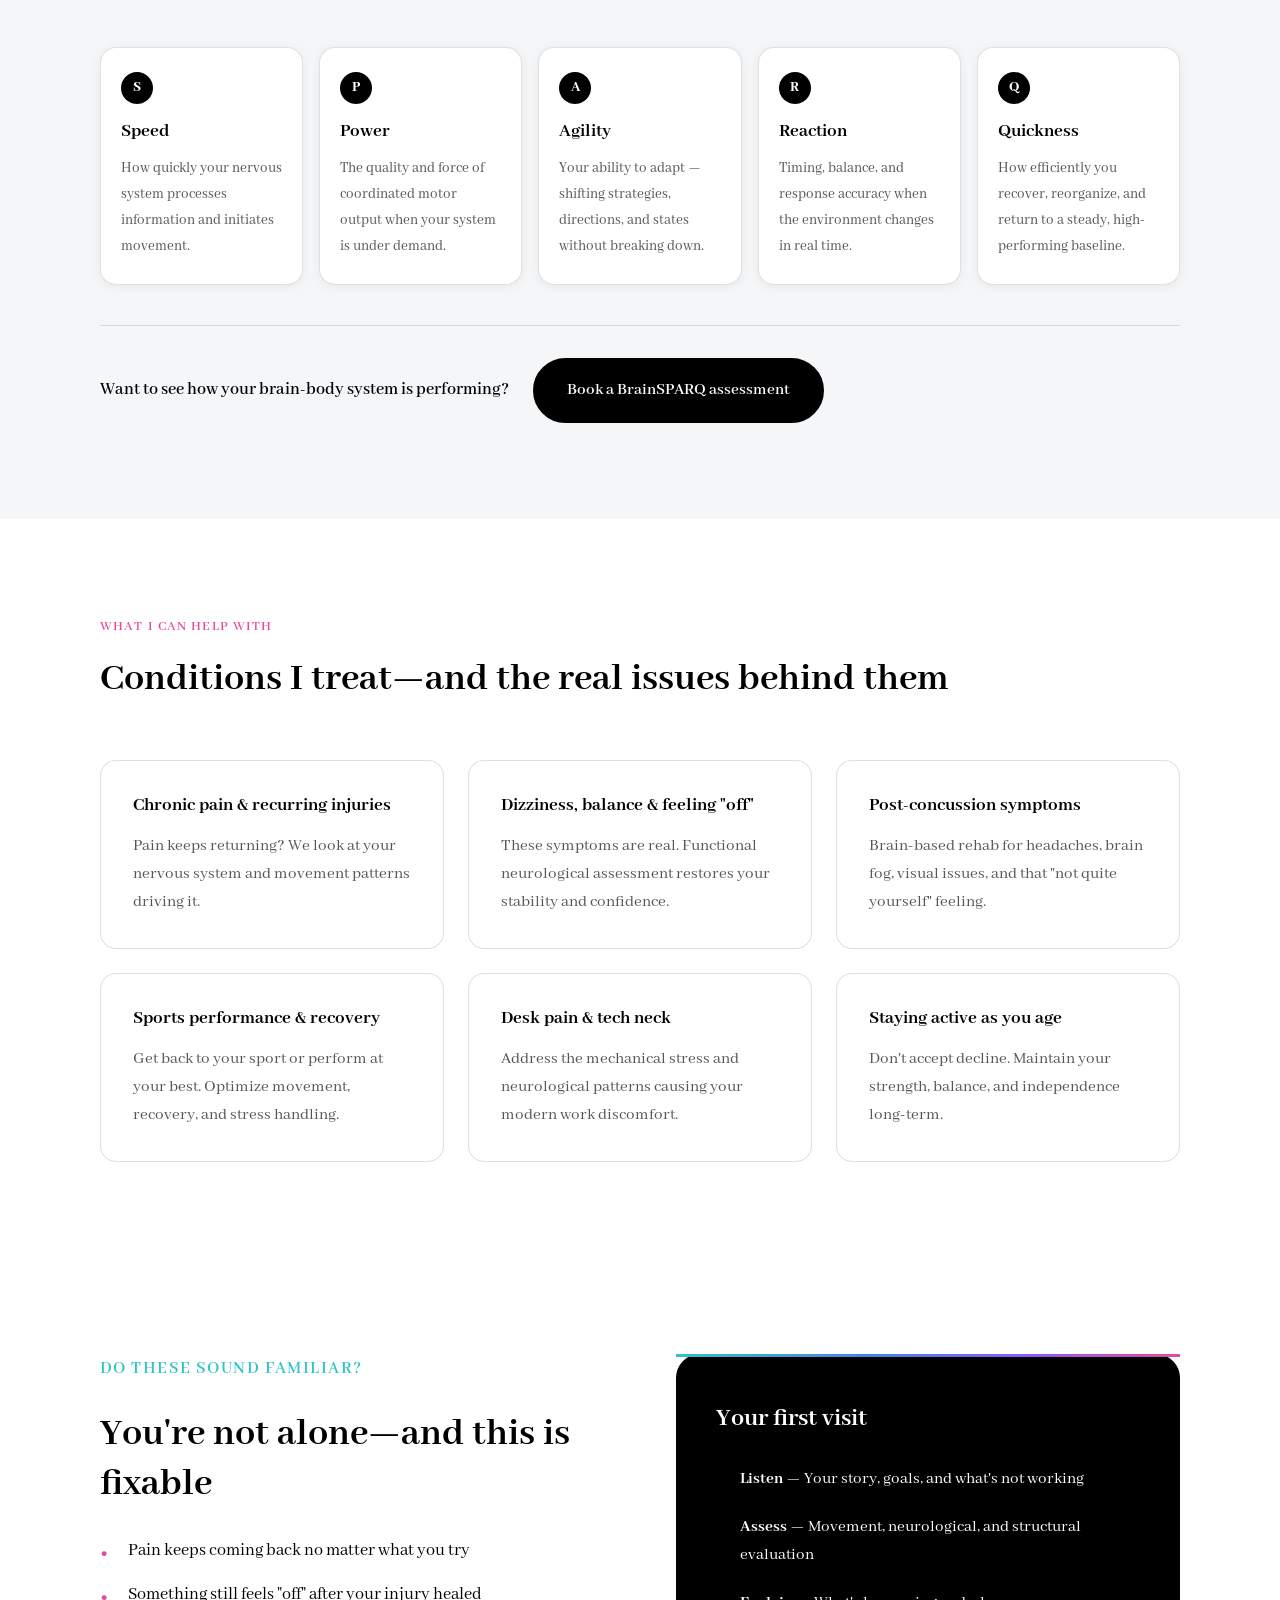
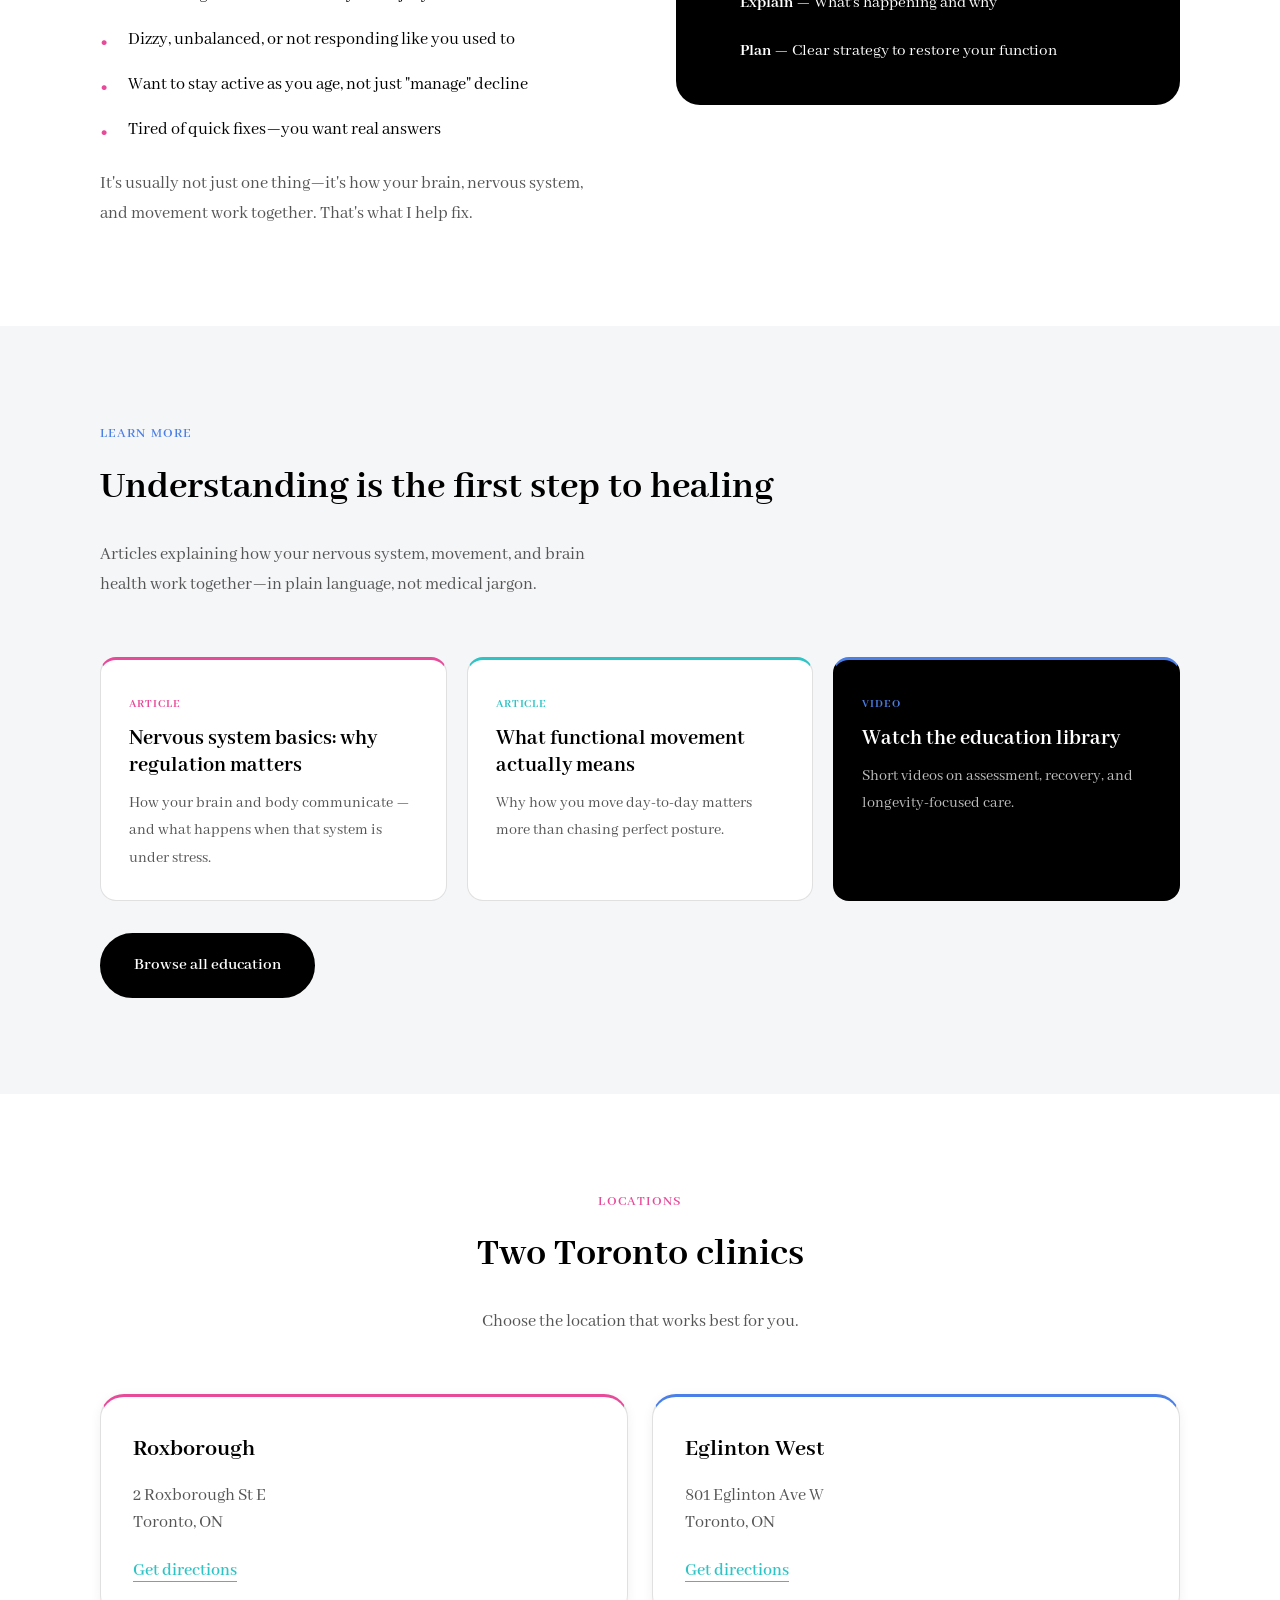
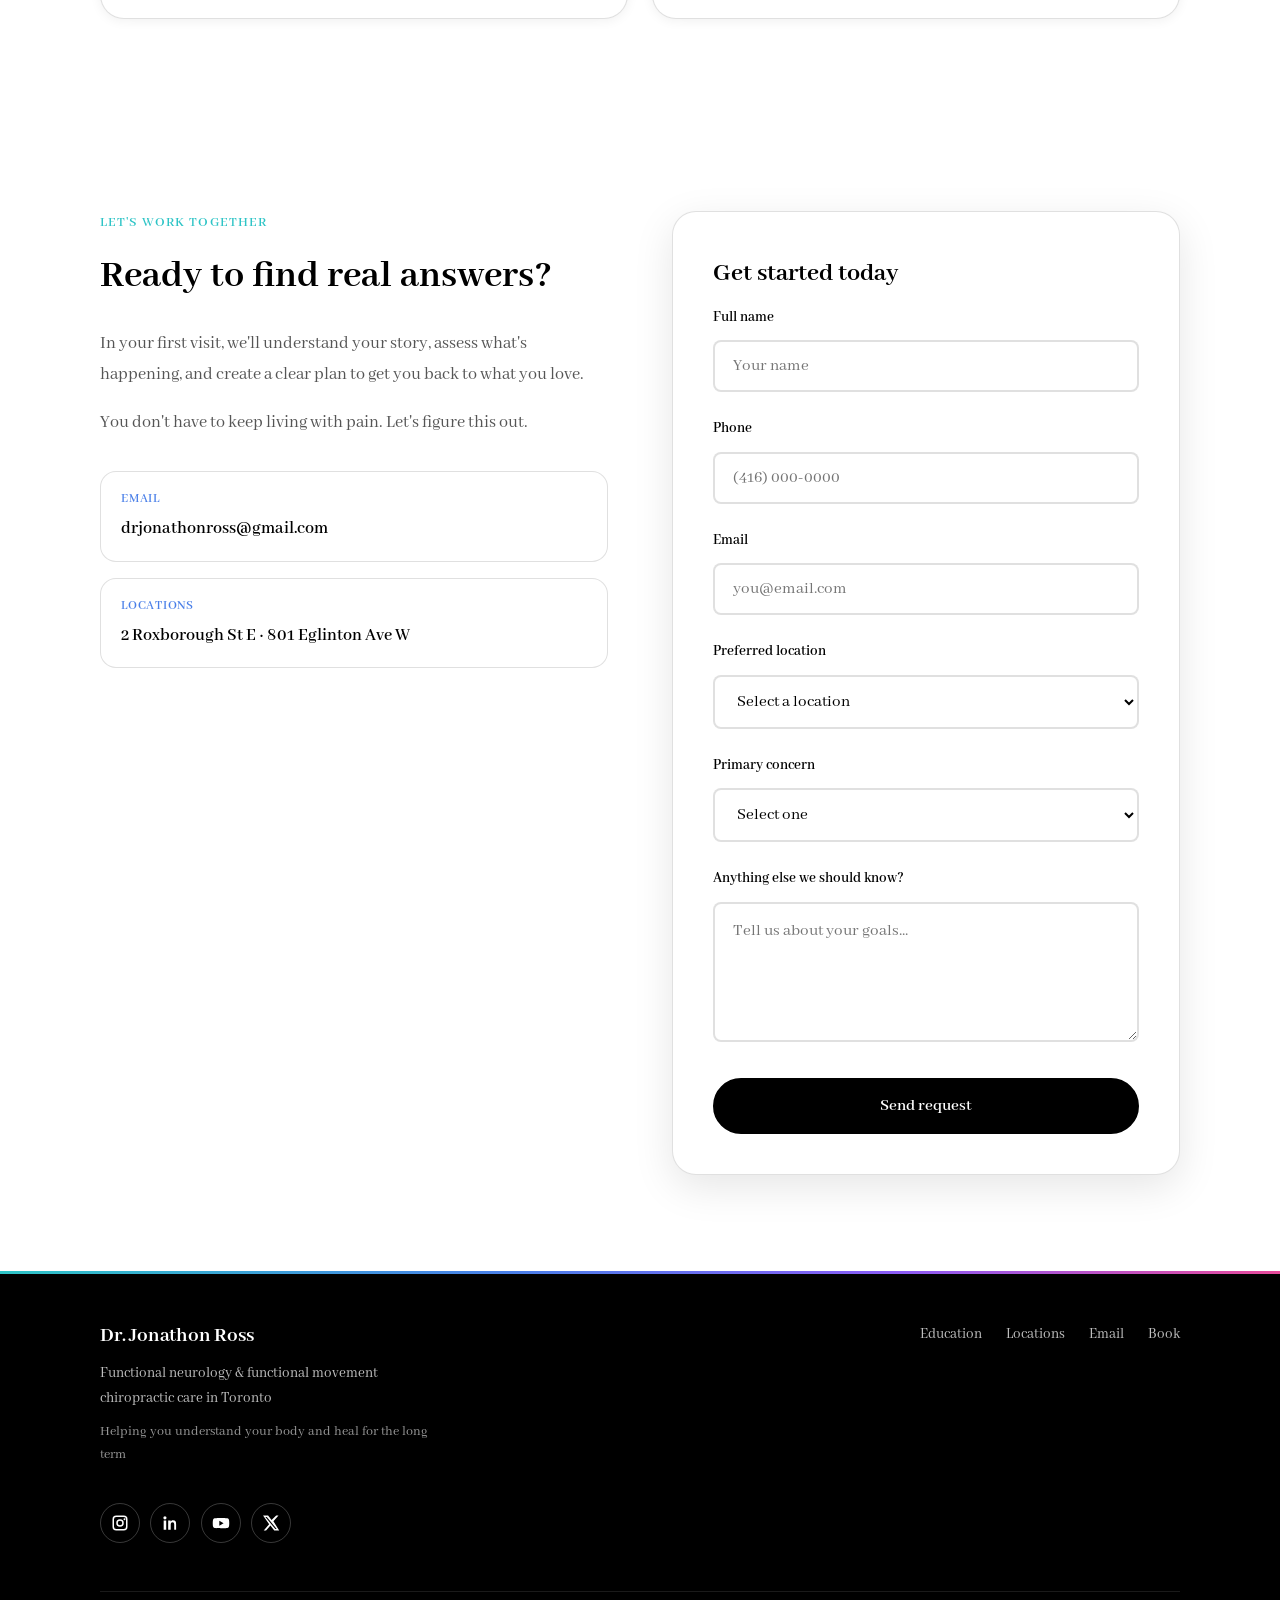
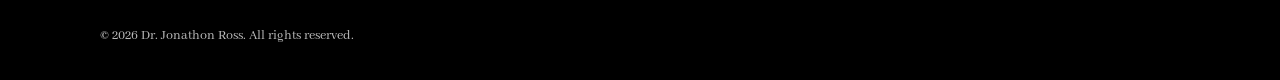
==== commit ab4b7336: "Make content more concise and scannable - Reduced hero section from 2 paragraphs to 1 - Shortened Ab" ====
--- a/websites/chiropractic/index.html
+++ b/websites/chiropractic/index.html
@@ -40,15 +40,11 @@
       <div class="container hero-grid">
         <div class="hero-content">
           <p class="eyebrow">Functional Neurology · Functional Movement · Chiropractic Care</p>
-          <h1>Living with pain that keeps coming back? Feeling stuck in your recovery?</h1>
+          <h1>Tired of pain that keeps coming back?</h1>
           <p class="hero-lead">
-            Hi, I'm Dr. Jonathon Ross. I help people like you understand why pain persists and what 
-            your body needs to heal—not just temporarily, but for good. Using functional neurology 
-            and movement-focused chiropractic care, we address the root cause, not just the symptoms.
-          </p>
-          <p class="hero-lead hero-lead--secondary">
-            Whether you're dealing with chronic pain, recovering from injury, or looking to optimize 
-            your performance and long-term health—you deserve care that actually works.
+            Hi, I'm Dr. Jonathon Ross. I help you understand why pain persists—and address the root 
+            cause, not just symptoms. Using functional neurology and movement-focused care, we get you 
+            back to what you love, for good.
           </p>
           <div class="hero-actions">
             <a href="#book" class="btn btn-primary">Book a consultation</a>
@@ -92,20 +88,19 @@
       <div class="container split">
         <div class="split-content">
           <p class="section-label">My approach</p>
-          <h2>Care that looks beyond the symptom to find the cause</h2>
-          <p>
-            Have you ever been told "it's just stress" or "you'll have to live with it"? Pain and 
-            dysfunction are real—they're signals your body is sending. But they're not the whole story.
-          </p>
-          <p>
-            I combine chiropractic care with functional neurology and functional movement principles 
-            to understand what's actually driving your symptoms. Maybe it's how your brain processes 
-            balance. Maybe it's a movement pattern you've been compensating with for years. Or maybe 
-            it's your nervous system stuck in a protective state.
-          </p>
-          <p>
-            My mission is simple: help you understand what's happening in your body, give you the tools 
-            to address it, and restore your function for the long run—not just get you through the week.
+          <h2>Finding the cause, not just treating symptoms</h2>
+          <p>
+            Pain is a signal, not the whole story. Been told "it's just stress" or "you'll have to 
+            live with it"? What you're feeling is real—and usually fixable.
+          </p>
+          <p>
+            I combine chiropractic care with functional neurology and movement principles to find 
+            what's actually driving your symptoms. Maybe it's how your brain processes balance, a 
+            compensation pattern, or your nervous system stuck in protection mode.
+          </p>
+          <p>
+            My goal: help you understand what's happening, give you tools to fix it, and restore 
+            your function long-term.
           </p>
           <figure class="section-photo">
             <img
@@ -120,22 +115,22 @@
           <article class="pillar">
             <h3>Functional neurology</h3>
             <p>
-              Targeted assessment of brain-body integration — balance, coordination, eye movement,
-              and autonomic function — to support nervous system recovery and performance.
+              Assessment of brain-body integration—balance, coordination, eye movement, and autonomic 
+              function—to support recovery and performance.
             </p>
           </article>
           <article class="pillar">
             <h3>Functional movement</h3>
             <p>
-              Movement patterns are evaluated and retrained so your body handles daily demands —
-              from workouts to desk work — with greater efficiency and less compensation.
+              Evaluate and retrain movement patterns so your body handles daily demands with greater 
+              efficiency and less compensation.
             </p>
           </article>
           <article class="pillar">
             <h3>Longevity-focused care</h3>
             <p>
-              Treatment plans designed to protect mobility, neurological health, and physical
-              capacity as you age — not just manage today's complaint.
+              Protect mobility, neurological health, and physical capacity as you age—not just manage 
+              today's complaint.
             </p>
           </article>
           <figure class="section-photo section-photo--portrait">
@@ -157,23 +152,17 @@
           <h2>Hi, I'm Dr. Jonathon Ross</h2>
           <div class="about-content">
             <p>
-              I'm a chiropractor who specializes in functional neurology and functional movement—and 
-              I'm passionate about helping people understand what's really happening in their bodies.
-            </p>
-            <p>
-              Too many people are told their pain is "just part of aging," or "something you'll have 
-              to live with," or worse—"it's all in your head." But what you're feeling is real, and 
-              it usually has a cause we can address.
-            </p>
-            <p>
-              Through years of working with patients dealing with chronic pain, post-concussion symptoms, 
-              balance issues, and movement dysfunction, I've learned that lasting recovery comes from 
-              understanding how your brain, nervous system, and movement patterns work together. When 
-              we address the root cause—not just treat symptoms—that's when real healing happens.
-            </p>
-            <p>
-              My goal is to empower you with knowledge and give you the tools to take control of your 
-              health for the long term. You deserve care that works.
+              I specialize in functional neurology and functional movement—helping people understand 
+              what's really happening in their bodies.
+            </p>
+            <p>
+              Too many people hear "it's just aging" or "you'll have to live with it." But what you're 
+              feeling is real and usually fixable.
+            </p>
+            <p>
+              I've learned that lasting recovery happens when we understand how your brain, nervous system, 
+              and movement patterns work together. Address the root cause, not just symptoms—that's when 
+              real healing happens.
             </p>
           </div>
         </div>
@@ -184,18 +173,16 @@
       <div class="container">
         <div class="section-header">
           <p class="section-label">BrainSPARQ</p>
-          <h2>How I measure your brain-body function</h2>
+          <h2>Measuring your brain-body function</h2>
           <p class="section-intro section-intro--left">
-            BrainSPARQ is my framework for understanding how your brain and body are working together. 
-            Instead of guessing, we measure—so your care is based on what your nervous system actually needs.
+            My framework for understanding how your brain and body work together. We measure instead 
+            of guess—so care is based on what your nervous system actually needs.
           </p>
         </div>
 
         <div class="sparq-intro">
           <p>
-            Whether you're recovering from injury, improving your athletic performance, or investing in 
-            long-term health, BrainSPARQ assessment helps us identify where your nervous system is strong, 
-            where it's compensating, and exactly what to work on next.
+            Identifies where your nervous system is strong, where it's compensating, and what to work on next.
           </p>
         </div>
 
@@ -243,27 +230,27 @@
         <div class="service-grid">
           <article class="service">
             <h3>Chronic pain &amp; recurring injuries</h3>
-            <p>If the same pain keeps coming back no matter what you try, we need to look deeper—at your nervous system and the movement patterns that are perpetuating it.</p>
-          </article>
-          <article class="service">
-            <h3>Dizziness, balance issues &amp; feeling "off"</h3>
-            <p>These symptoms are real, not imaginary. Through functional neurological assessment, I help restore your stability, coordination, and confidence.</p>
+            <p>Pain keeps returning? We look at your nervous system and movement patterns driving it.</p>
+          </article>
+          <article class="service">
+            <h3>Dizziness, balance &amp; feeling "off"</h3>
+            <p>These symptoms are real. Functional neurological assessment restores your stability and confidence.</p>
           </article>
           <article class="service">
             <h3>Post-concussion symptoms</h3>
-            <p>Brain-based rehabilitation to address lingering issues like headaches, brain fog, visual problems, and that persistent feeling that you're not quite yourself.</p>
-          </article>
-          <article class="service">
-            <h3>Sports performance &amp; injury recovery</h3>
-            <p>Whether you're getting back to your sport or trying to perform at your best, we'll optimize how your body moves, recovers, and handles stress.</p>
-          </article>
-          <article class="service">
-            <h3>Desk pain, headaches &amp; tech neck</h3>
-            <p>Modern work takes a toll. I address both the mechanical stress and the neurological adaptation patterns that are causing your discomfort.</p>
+            <p>Brain-based rehab for headaches, brain fog, visual issues, and that "not quite yourself" feeling.</p>
+          </article>
+          <article class="service">
+            <h3>Sports performance &amp; recovery</h3>
+            <p>Get back to your sport or perform at your best. Optimize movement, recovery, and stress handling.</p>
+          </article>
+          <article class="service">
+            <h3>Desk pain &amp; tech neck</h3>
+            <p>Address the mechanical stress and neurological patterns causing your modern work discomfort.</p>
           </article>
           <article class="service">
             <h3>Staying active as you age</h3>
-            <p>You don't have to accept decline. Proactive, neurologically-informed care helps you maintain your strength, balance, and independence for years to come.</p>
+            <p>Don't accept decline. Maintain your strength, balance, and independence long-term.</p>
           </article>
         </div>
       </div>
@@ -273,27 +260,26 @@
       <div class="container split split--reverse">
         <div class="split-content">
           <p class="section-label">Do these sound familiar?</p>
-          <h2>You're not alone, and this isn't "all in your head"</h2>
+          <h2>You're not alone—and this is fixable</h2>
           <ul class="check-list">
-            <li>You've tried everything, but the pain keeps coming back</li>
-            <li>Your injury healed, but something still doesn't feel right</li>
-            <li>You feel "off"—dizzy, unbalanced, or your body just isn't responding like it used to</li>
-            <li>You want to stay active and independent as you age, not just "manage" decline</li>
-            <li>You're tired of quick fixes—you want to understand what's really going on</li>
+            <li>Pain keeps coming back no matter what you try</li>
+            <li>Something still feels "off" after your injury healed</li>
+            <li>Dizzy, unbalanced, or not responding like you used to</li>
+            <li>Want to stay active as you age, not just "manage" decline</li>
+            <li>Tired of quick fixes—you want real answers</li>
           </ul>
           <p style="margin-top: 1.5rem;">
-            What you're experiencing is real. And it's probably not just one thing—it's how your 
-            brain, nervous system, and movement patterns are working together (or not). That's 
-            exactly what I help people address.
+            It's usually not just one thing—it's how your brain, nervous system, and movement work 
+            together. That's what I help fix.
           </p>
         </div>
         <div class="process-card">
-          <h3>Your first visit with me</h3>
+          <h3>Your first visit</h3>
           <ol class="process-list">
-            <li><strong>Listen</strong> — I want to understand your story, your goals, and what's not working</li>
-            <li><strong>Assess</strong> — Comprehensive movement, neurological, and structural evaluation</li>
-            <li><strong>Explain</strong> — I'll help you understand what's happening and why</li>
-            <li><strong>Plan</strong> — A clear, personalized strategy to restore your function</li>
+            <li><strong>Listen</strong> — Your story, goals, and what's not working</li>
+            <li><strong>Assess</strong> — Movement, neurological, and structural evaluation</li>
+            <li><strong>Explain</strong> — What's happening and why</li>
+            <li><strong>Plan</strong> — Clear strategy to restore your function</li>
           </ol>
         </div>
       </div>
@@ -303,10 +289,9 @@
       <div class="container">
         <div class="section-header">
           <p class="section-label">Learn more</p>
-          <h2>Understanding your body is the first step to healing</h2>
+          <h2>Understanding is the first step to healing</h2>
           <p class="section-intro section-intro--left">
-            I believe you should understand what's happening in your body. These articles and resources 
-            explain how your nervous system, movement patterns, and brain health work together—written in 
+            Articles explaining how your nervous system, movement, and brain health work together—in 
             plain language, not medical jargon.
           </p>
         </div>
@@ -371,14 +356,13 @@
       <div class="container cta-grid">
         <div class="cta-content">
           <p class="section-label">Let's work together</p>
-          <h2>Ready to understand what's really going on and start healing?</h2>
-          <p>
-            I'm here to help. In your first visit, we'll take the time to understand your story, 
-            assess what's happening in your body, and create a clear plan to get you back to doing 
-            what you love.
-          </p>
-          <p>
-            You don't have to keep living with pain or feeling "off." Let's figure this out together.
+          <h2>Ready to find real answers?</h2>
+          <p>
+            In your first visit, we'll understand your story, assess what's happening, and create 
+            a clear plan to get you back to what you love.
+          </p>
+          <p>
+            You don't have to keep living with pain. Let's figure this out.
           </p>
           <div class="contact-links">
             <a href="mailto:drjonathonross@gmail.com" class="contact-link">
--- a/websites/chiropractic/styles.css
+++ b/websites/chiropractic/styles.css
@@ -212,8 +212,8 @@
   color: transparent;
 }
 .hero h1 {
-  font-family: var(--font-display); font-size: clamp(2rem, 4.5vw, 3.25rem);
-  font-weight: 700; line-height: 1.2; letter-spacing: -0.02em; margin: 0 0 1.5rem;
+  font-family: var(--font-display); font-size: clamp(2.25rem, 5vw, 3.5rem);
+  font-weight: 700; line-height: 1.15; letter-spacing: -0.02em; margin: 0 0 1.5rem;
 }
 .hero-lead { 
   font-size: 1.25rem; 
